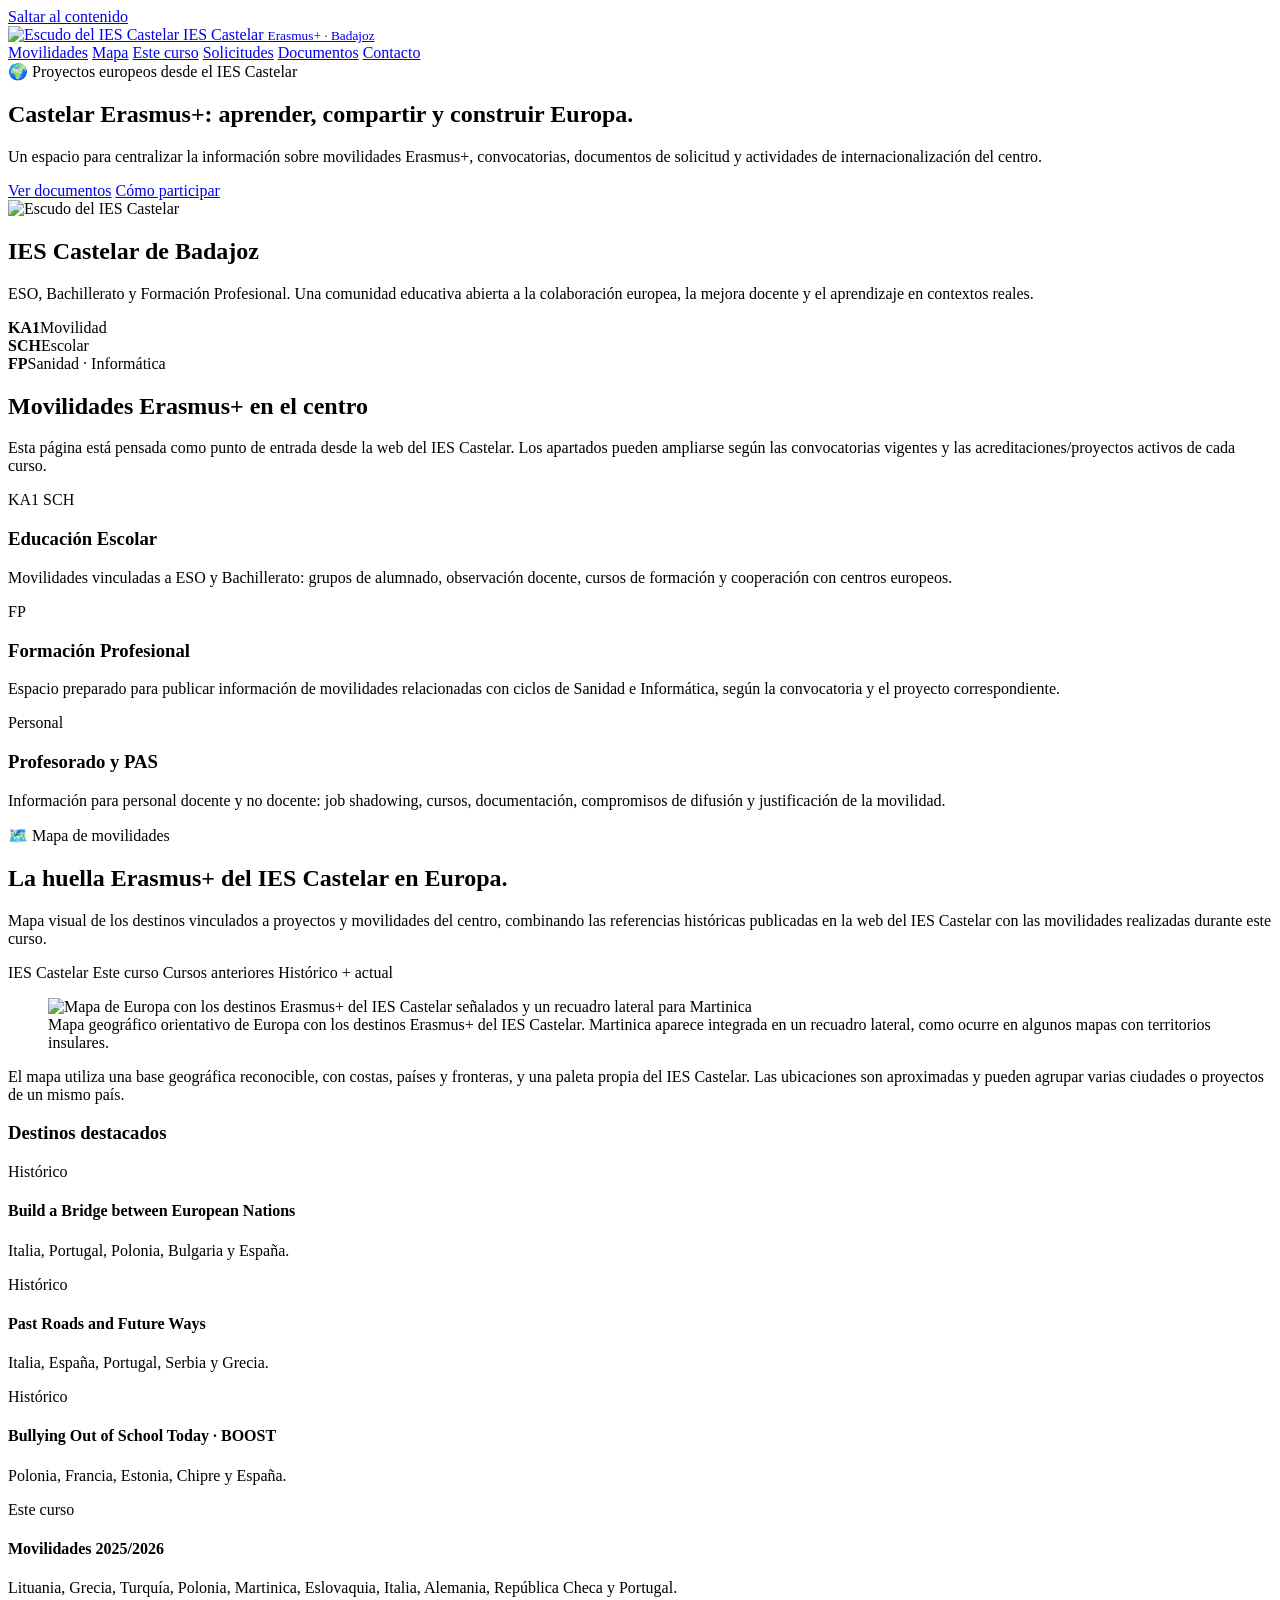
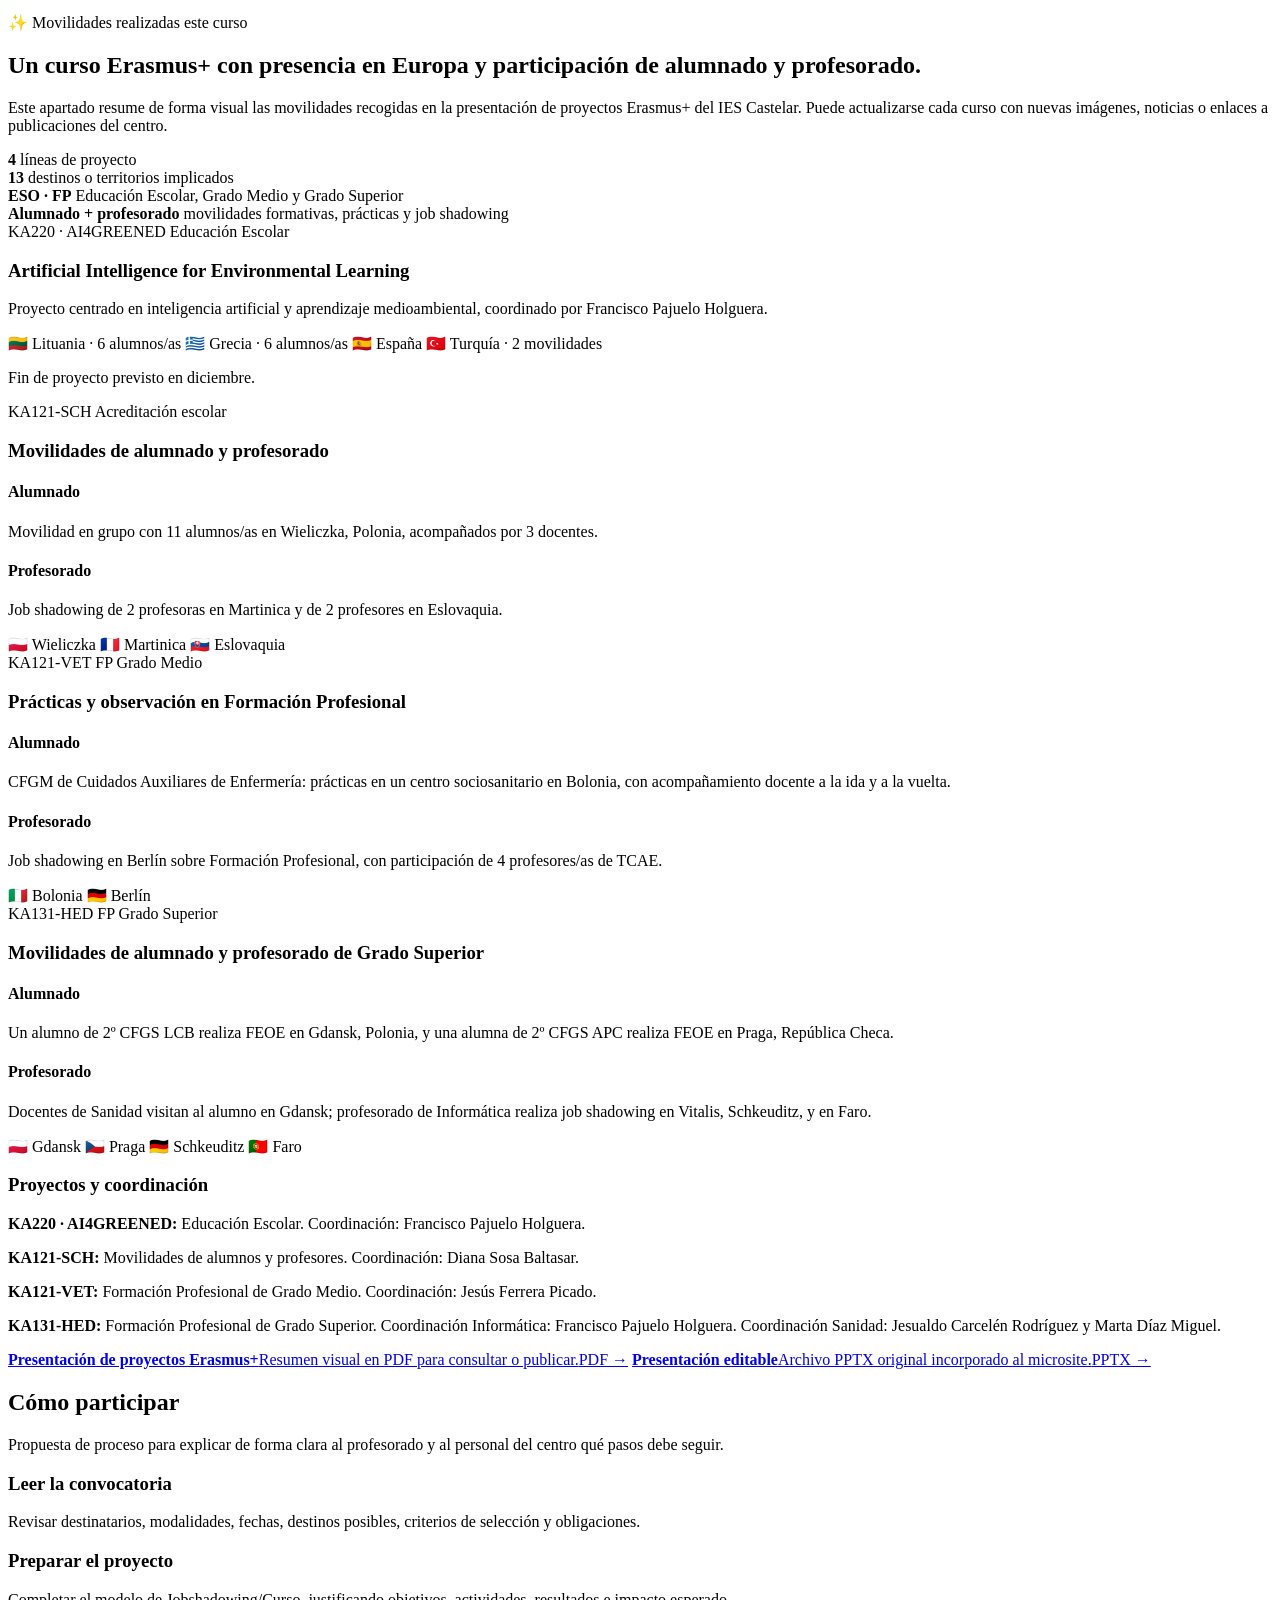
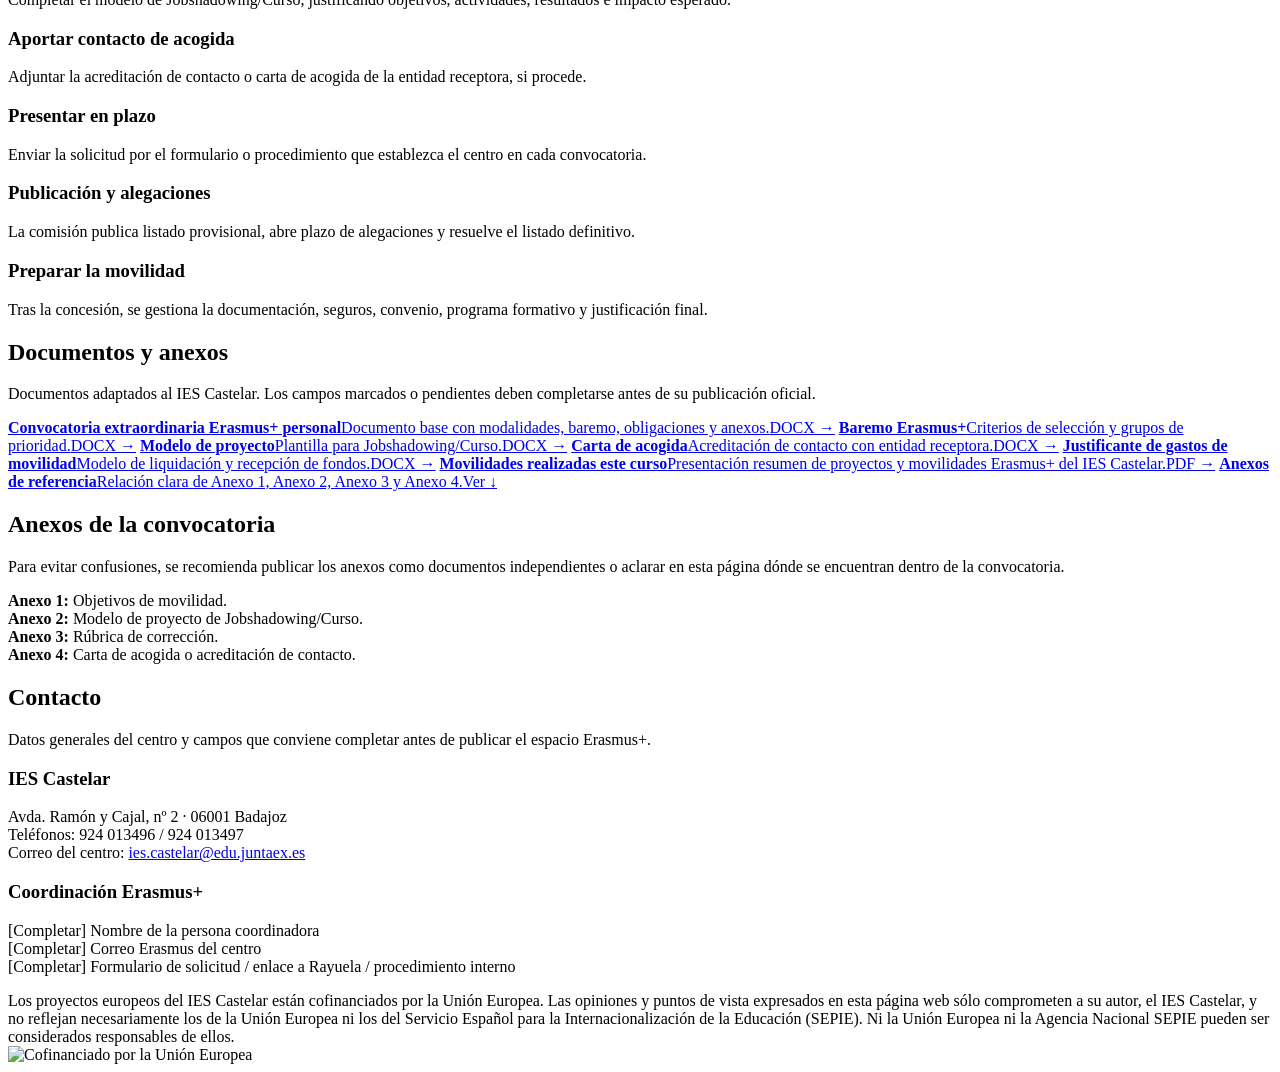
==== index.html @ 81798fd9 "assets/.gitkeep" ====
<!doctype html>
<html lang="es">
<head>
  <meta charset="utf-8">
  <meta name="viewport" content="width=device-width, initial-scale=1">
  <title>Erasmus+ | IES Castelar</title>
  <meta name="description" content="Espacio Erasmus+ del IES Castelar de Badajoz: movilidades, convocatorias, documentos y contacto.">
  <link rel="stylesheet" href="assets/styles.css">
</head>
<body>
<a class="skip" href="#contenido">Saltar al contenido</a>
<header class="topbar">
  <div class="wrapper nav">
    <a class="brand" href="#inicio" aria-label="Inicio Erasmus IES Castelar">
      <img src="assets/escudo-castelar.jpg" alt="Escudo del IES Castelar">
      <span>IES Castelar <small>Erasmus+ · Badajoz</small></span>
    </a>
    <nav class="navlinks" aria-label="Navegación principal">
      <a href="#movilidades">Movilidades</a>
      <a href="#mapa-movilidades">Mapa</a>
      <a href="#movilidades-realizadas">Este curso</a>
      <a href="#solicitudes">Solicitudes</a>
      <a href="#documentos">Documentos</a>
      <a href="#contacto">Contacto</a>
    </nav>
  </div>
</header>
<main id="contenido">
  <section class="hero" id="inicio">
    <div class="wrapper hero-grid">
      <div>
        <span class="eyebrow">🌍 Proyectos europeos desde el IES Castelar</span>
        <h1>Castelar Erasmus+: aprender, compartir y construir Europa.</h1>
        <p class="lead">Un espacio para centralizar la información sobre movilidades Erasmus+, convocatorias, documentos de solicitud y actividades de internacionalización del centro.</p>
        <div class="hero-actions">
          <a class="btn primary" href="#documentos">Ver documentos</a>
          <a class="btn secondary" href="#solicitudes">Cómo participar</a>
        </div>
      </div>
      <aside class="hero-card" aria-label="Resumen Erasmus IES Castelar">
        <img class="school" src="assets/escudo-castelar.jpg" alt="Escudo del IES Castelar">
        <h2>IES Castelar de Badajoz</h2>
        <p>ESO, Bachillerato y Formación Profesional. Una comunidad educativa abierta a la colaboración europea, la mejora docente y el aprendizaje en contextos reales.</p>
        <div class="stats">
          <div class="stat"><strong>KA1</strong><span>Movilidad</span></div>
          <div class="stat"><strong>SCH</strong><span>Escolar</span></div>
          <div class="stat"><strong>FP</strong><span>Sanidad · Informática</span></div>
        </div>
      </aside>
    </div>
  </section>

  <section id="movilidades">
    <div class="wrapper">
      <div class="section-head">
        <h2>Movilidades Erasmus+ en el centro</h2>
        <p>Esta página está pensada como punto de entrada desde la web del IES Castelar. Los apartados pueden ampliarse según las convocatorias vigentes y las acreditaciones/proyectos activos de cada curso.</p>
      </div>
      <div class="cards">
        <article class="card">
          <span class="tag">KA1 SCH</span>
          <h3>Educación Escolar</h3>
          <p>Movilidades vinculadas a ESO y Bachillerato: grupos de alumnado, observación docente, cursos de formación y cooperación con centros europeos.</p>
        </article>
        <article class="card">
          <span class="tag">FP</span>
          <h3>Formación Profesional</h3>
          <p>Espacio preparado para publicar información de movilidades relacionadas con ciclos de Sanidad e Informática, según la convocatoria y el proyecto correspondiente.</p>
        </article>
        <article class="card">
          <span class="tag">Personal</span>
          <h3>Profesorado y PAS</h3>
          <p>Información para personal docente y no docente: job shadowing, cursos, documentación, compromisos de difusión y justificación de la movilidad.</p>
        </article>
      </div>
    </div>
  </section>


  <section id="mapa-movilidades" class="map-section">
    <div class="wrapper">
      <div class="section-head wide">
        <span class="section-kicker">🗺️ Mapa de movilidades</span>
        <h2>La huella Erasmus+ del IES Castelar en Europa.</h2>
        <p>Mapa visual de los destinos vinculados a proyectos y movilidades del centro, combinando las referencias históricas publicadas en la web del IES Castelar con las movilidades realizadas durante este curso.</p>
      </div>

      <div class="map-layout map-layout-wide">
        <div class="map-card real-map-card featured-map" aria-label="Mapa geográfico de Europa con destinos Erasmus del IES Castelar">
          <div class="map-toolbar">
            <span class="legend-dot home"></span> IES Castelar
            <span class="legend-dot current"></span> Este curso
            <span class="legend-dot past"></span> Cursos anteriores
            <span class="legend-dot both"></span> Histórico + actual
          </div>
          <figure class="map-image-wrap big-map">
            <img src="assets/mapa-movilidades-castelar.png" alt="Mapa de Europa con los destinos Erasmus+ del IES Castelar señalados y un recuadro lateral para Martinica">
            <figcaption>Mapa geográfico orientativo de Europa con los destinos Erasmus+ del IES Castelar. Martinica aparece integrada en un recuadro lateral, como ocurre en algunos mapas con territorios insulares.</figcaption>
          </figure>
          <p class="map-note">El mapa utiliza una base geográfica reconocible, con costas, países y fronteras, y una paleta propia del IES Castelar. Las ubicaciones son aproximadas y pueden agrupar varias ciudades o proyectos de un mismo país.</p>
        </div>

        <aside class="map-panel map-panel-wide">
          <h3>Destinos destacados</h3>
          <div class="destination-groups">
            <article>
              <span class="tag">Histórico</span>
              <h4>Build a Bridge between European Nations</h4>
              <p>Italia, Portugal, Polonia, Bulgaria y España.</p>
            </article>
            <article>
              <span class="tag">Histórico</span>
              <h4>Past Roads and Future Ways</h4>
              <p>Italia, España, Portugal, Serbia y Grecia.</p>
            </article>
            <article>
              <span class="tag">Histórico</span>
              <h4>Bullying Out of School Today · BOOST</h4>
              <p>Polonia, Francia, Estonia, Chipre y España.</p>
            </article>
            <article>
              <span class="tag">Este curso</span>
              <h4>Movilidades 2025/2026</h4>
              <p>Lituania, Grecia, Turquía, Polonia, Martinica, Eslovaquia, Italia, Alemania, República Checa y Portugal.</p>
            </article>
          </div>
        </aside>
      </div>
    </div>
  </section>


  <section id="movilidades-realizadas" class="feature-section">
    <div class="wrapper">
      <div class="section-head wide">
        <span class="section-kicker">✨ Movilidades realizadas este curso</span>
        <h2>Un curso Erasmus+ con presencia en Europa y participación de alumnado y profesorado.</h2>
        <p>Este apartado resume de forma visual las movilidades recogidas en la presentación de proyectos Erasmus+ del IES Castelar. Puede actualizarse cada curso con nuevas imágenes, noticias o enlaces a publicaciones del centro.</p>
      </div>

      <div class="snapshot">
        <article>
          <strong>4</strong>
          <span>líneas de proyecto</span>
        </article>
        <article>
          <strong>13</strong>
          <span>destinos o territorios implicados</span>
        </article>
        <article>
          <strong>ESO · FP</strong>
          <span>Educación Escolar, Grado Medio y Grado Superior</span>
        </article>
        <article>
          <strong>Alumnado + profesorado</strong>
          <span>movilidades formativas, prácticas y job shadowing</span>
        </article>
      </div>

      <div class="mobility-grid">
        <article class="mobility-card ka220">
          <div class="mobility-top">
            <span class="tag">KA220 · AI4GREENED</span>
            <span class="pill">Educación Escolar</span>
          </div>
          <h3>Artificial Intelligence for Environmental Learning</h3>
          <p>Proyecto centrado en inteligencia artificial y aprendizaje medioambiental, coordinado por Francisco Pajuelo Holguera.</p>
          <div class="routes">
            <span>🇱🇹 Lituania · 6 alumnos/as</span>
            <span>🇬🇷 Grecia · 6 alumnos/as</span>
            <span>🇪🇸 España</span>
            <span>🇹🇷 Turquía · 2 movilidades</span>
          </div>
          <p class="mini-note">Fin de proyecto previsto en diciembre.</p>
        </article>

        <article class="mobility-card">
          <div class="mobility-top">
            <span class="tag">KA121-SCH</span>
            <span class="pill">Acreditación escolar</span>
          </div>
          <h3>Movilidades de alumnado y profesorado</h3>
          <div class="split-list">
            <div>
              <h4>Alumnado</h4>
              <p>Movilidad en grupo con 11 alumnos/as en Wieliczka, Polonia, acompañados por 3 docentes.</p>
            </div>
            <div>
              <h4>Profesorado</h4>
              <p>Job shadowing de 2 profesoras en Martinica y de 2 profesores en Eslovaquia.</p>
            </div>
          </div>
          <div class="routes">
            <span>🇵🇱 Wieliczka</span>
            <span>🇫🇷 Martinica</span>
            <span>🇸🇰 Eslovaquia</span>
          </div>
        </article>

        <article class="mobility-card">
          <div class="mobility-top">
            <span class="tag">KA121-VET</span>
            <span class="pill">FP Grado Medio</span>
          </div>
          <h3>Prácticas y observación en Formación Profesional</h3>
          <div class="split-list">
            <div>
              <h4>Alumnado</h4>
              <p>CFGM de Cuidados Auxiliares de Enfermería: prácticas en un centro sociosanitario en Bolonia, con acompañamiento docente a la ida y a la vuelta.</p>
            </div>
            <div>
              <h4>Profesorado</h4>
              <p>Job shadowing en Berlín sobre Formación Profesional, con participación de 4 profesores/as de TCAE.</p>
            </div>
          </div>
          <div class="routes">
            <span>🇮🇹 Bolonia</span>
            <span>🇩🇪 Berlín</span>
          </div>
        </article>

        <article class="mobility-card">
          <div class="mobility-top">
            <span class="tag">KA131-HED</span>
            <span class="pill">FP Grado Superior</span>
          </div>
          <h3>Movilidades de alumnado y profesorado de Grado Superior</h3>
          <div class="split-list">
            <div>
              <h4>Alumnado</h4>
              <p>Un alumno de 2º CFGS LCB realiza FEOE en Gdansk, Polonia, y una alumna de 2º CFGS APC realiza FEOE en Praga, República Checa.</p>
            </div>
            <div>
              <h4>Profesorado</h4>
              <p>Docentes de Sanidad visitan al alumno en Gdansk; profesorado de Informática realiza job shadowing en Vitalis, Schkeuditz, y en Faro.</p>
            </div>
          </div>
          <div class="routes">
            <span>🇵🇱 Gdansk</span>
            <span>🇨🇿 Praga</span>
            <span>🇩🇪 Schkeuditz</span>
            <span>🇵🇹 Faro</span>
          </div>
        </article>
      </div>

      <div class="project-lines">
        <h3>Proyectos y coordinación</h3>
        <div class="line-list">
          <p><b>KA220 · AI4GREENED:</b> Educación Escolar. Coordinación: Francisco Pajuelo Holguera.</p>
          <p><b>KA121-SCH:</b> Movilidades de alumnos y profesores. Coordinación: Diana Sosa Baltasar.</p>
          <p><b>KA121-VET:</b> Formación Profesional de Grado Medio. Coordinación: Jesús Ferrera Picado.</p>
          <p><b>KA131-HED:</b> Formación Profesional de Grado Superior. Coordinación Informática: Francisco Pajuelo Holguera. Coordinación Sanidad: Jesualdo Carcelén Rodríguez y Marta Díaz Miguel.</p>
        </div>
      </div>

      <div class="downloads-row">
        <a class="doc compact" href="documentos/proyectos-erasmus-ies-castelar.pdf"><span><b>Presentación de proyectos Erasmus+</b><span>Resumen visual en PDF para consultar o publicar.</span></span><span class="arrow">PDF →</span></a>
        <a class="doc compact" href="documentos/proyectos-erasmus-ies-castelar.pptx"><span><b>Presentación editable</b><span>Archivo PPTX original incorporado al microsite.</span></span><span class="arrow">PPTX →</span></a>
      </div>
    </div>
  </section>


  <section id="solicitudes">
    <div class="wrapper">
      <div class="section-head">
        <h2>Cómo participar</h2>
        <p>Propuesta de proceso para explicar de forma clara al profesorado y al personal del centro qué pasos debe seguir.</p>
      </div>
      <div class="steps">
        <article class="step"><h3>Leer la convocatoria</h3><p>Revisar destinatarios, modalidades, fechas, destinos posibles, criterios de selección y obligaciones.</p></article>
        <article class="step"><h3>Preparar el proyecto</h3><p>Completar el modelo de Jobshadowing/Curso, justificando objetivos, actividades, resultados e impacto esperado.</p></article>
        <article class="step"><h3>Aportar contacto de acogida</h3><p>Adjuntar la acreditación de contacto o carta de acogida de la entidad receptora, si procede.</p></article>
        <article class="step"><h3>Presentar en plazo</h3><p>Enviar la solicitud por el formulario o procedimiento que establezca el centro en cada convocatoria.</p></article>
        <article class="step"><h3>Publicación y alegaciones</h3><p>La comisión publica listado provisional, abre plazo de alegaciones y resuelve el listado definitivo.</p></article>
        <article class="step"><h3>Preparar la movilidad</h3><p>Tras la concesión, se gestiona la documentación, seguros, convenio, programa formativo y justificación final.</p></article>
      </div>
    </div>
  </section>

  <section id="documentos">
    <div class="wrapper">
      <div class="section-head">
        <h2>Documentos y anexos</h2>
        <p>Documentos adaptados al IES Castelar. Los campos marcados o pendientes deben completarse antes de su publicación oficial.</p>
      </div>
      <div class="docs">
        <a class="doc" href="documentos/convocatoria-extraordinaria-erasmus-personal-ies-castelar.docx"><span><b>Convocatoria extraordinaria Erasmus+ personal</b><span>Documento base con modalidades, baremo, obligaciones y anexos.</span></span><span class="arrow">DOCX →</span></a>
        <a class="doc" href="documentos/baremo-erasmus-ies-castelar.docx"><span><b>Baremo Erasmus+</b><span>Criterios de selección y grupos de prioridad.</span></span><span class="arrow">DOCX →</span></a>
        <a class="doc" href="documentos/modelo-proyecto-erasmus-ies-castelar.docx"><span><b>Modelo de proyecto</b><span>Plantilla para Jobshadowing/Curso.</span></span><span class="arrow">DOCX →</span></a>
        <a class="doc" href="documentos/modelo-carta-acogida-centro-erasmus-ies-castelar.docx"><span><b>Carta de acogida</b><span>Acreditación de contacto con entidad receptora.</span></span><span class="arrow">DOCX →</span></a>
        <a class="doc" href="documentos/justificante-gastos-movilidad-erasmus-ies-castelar.docx"><span><b>Justificante de gastos de movilidad</b><span>Modelo de liquidación y recepción de fondos.</span></span><span class="arrow">DOCX →</span></a>
        <a class="doc" href="documentos/proyectos-erasmus-ies-castelar.pdf"><span><b>Movilidades realizadas este curso</b><span>Presentación resumen de proyectos y movilidades Erasmus+ del IES Castelar.</span></span><span class="arrow">PDF →</span></a>
        <a class="doc" href="#anexos"><span><b>Anexos de referencia</b><span>Relación clara de Anexo 1, Anexo 2, Anexo 3 y Anexo 4.</span></span><span class="arrow">Ver ↓</span></a>
      </div>
    </div>
  </section>

  <section id="anexos">
    <div class="wrapper">
      <div class="notice">
        <div>
          <h2>Anexos de la convocatoria</h2>
          <p>Para evitar confusiones, se recomienda publicar los anexos como documentos independientes o aclarar en esta página dónde se encuentran dentro de la convocatoria.</p>
        </div>
        <div>
          <p><b>Anexo 1:</b> Objetivos de movilidad.<br>
          <b>Anexo 2:</b> Modelo de proyecto de Jobshadowing/Curso.<br>
          <b>Anexo 3:</b> Rúbrica de corrección.<br>
          <b>Anexo 4:</b> Carta de acogida o acreditación de contacto.</p>
        </div>
      </div>
    </div>
  </section>

  <section id="contacto">
    <div class="wrapper">
      <div class="section-head">
        <h2>Contacto</h2>
        <p>Datos generales del centro y campos que conviene completar antes de publicar el espacio Erasmus+.</p>
      </div>
      <div class="contact-grid">
        <article class="contact-box">
          <h3>IES Castelar</h3>
          <p>Avda. Ramón y Cajal, nº 2 · 06001 Badajoz<br>
          Teléfonos: 924 013496 / 924 013497<br>
          Correo del centro: <a href="mailto:ies.castelar@edu.juntaex.es">ies.castelar@edu.juntaex.es</a></p>
        </article>
        <article class="contact-box">
          <h3>Coordinación Erasmus+</h3>
          <p><span class="placeholder">[Completar]</span> Nombre de la persona coordinadora<br>
          <span class="placeholder">[Completar]</span> Correo Erasmus del centro<br>
          <span class="placeholder">[Completar]</span> Formulario de solicitud / enlace a Rayuela / procedimiento interno</p>
        </article>
      </div>
    </div>
  </section>
</main>
<footer>
  <div class="wrapper foot">
    <div class="legal">Los proyectos europeos del IES Castelar están cofinanciados por la Unión Europea. Las opiniones y puntos de vista expresados en esta página web sólo comprometen a su autor, el IES Castelar, y no reflejan necesariamente los de la Unión Europea ni los del Servicio Español para la Internacionalización de la Educación (SEPIE). Ni la Unión Europea ni la Agencia Nacional SEPIE pueden ser considerados responsables de ellos.</div>
    <img class="ue" src="assets/cofinanciado-ue.png" alt="Cofinanciado por la Unión Europea">
  </div>
</footer>
</body>
</html>
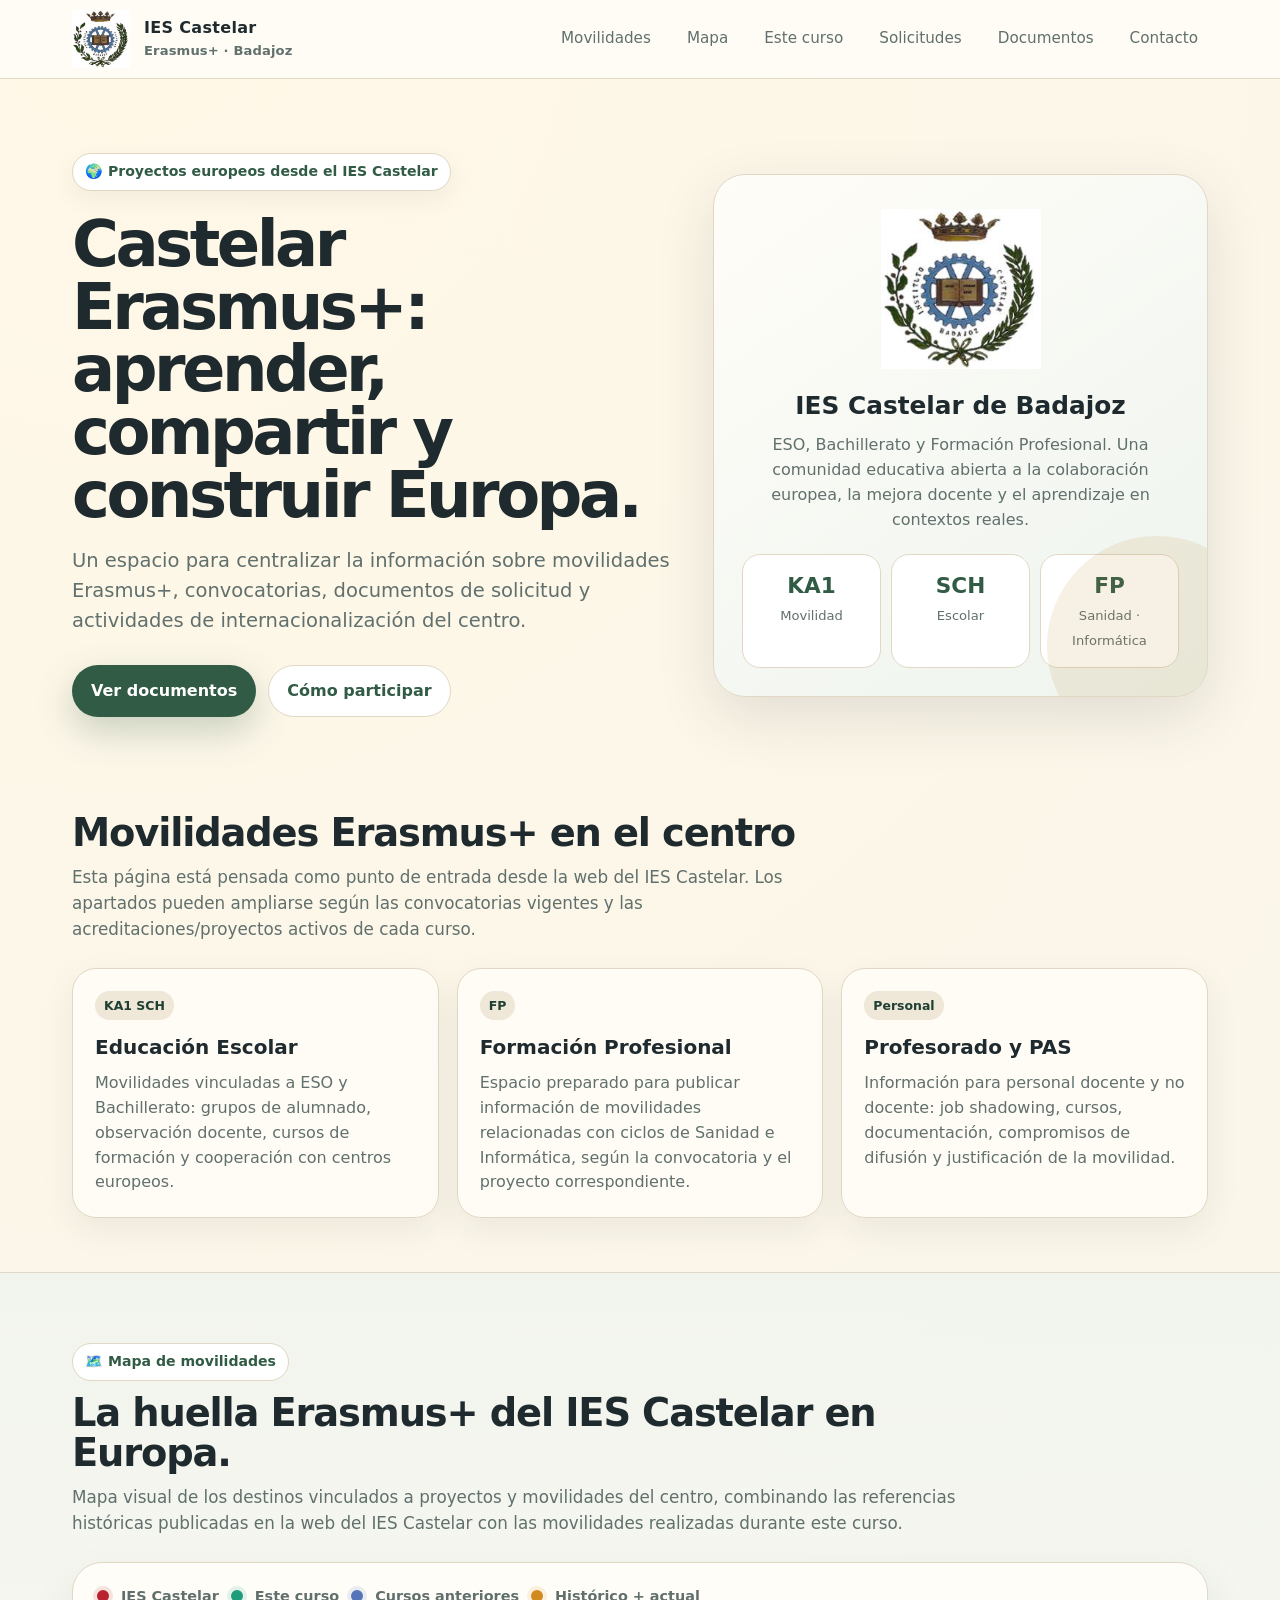
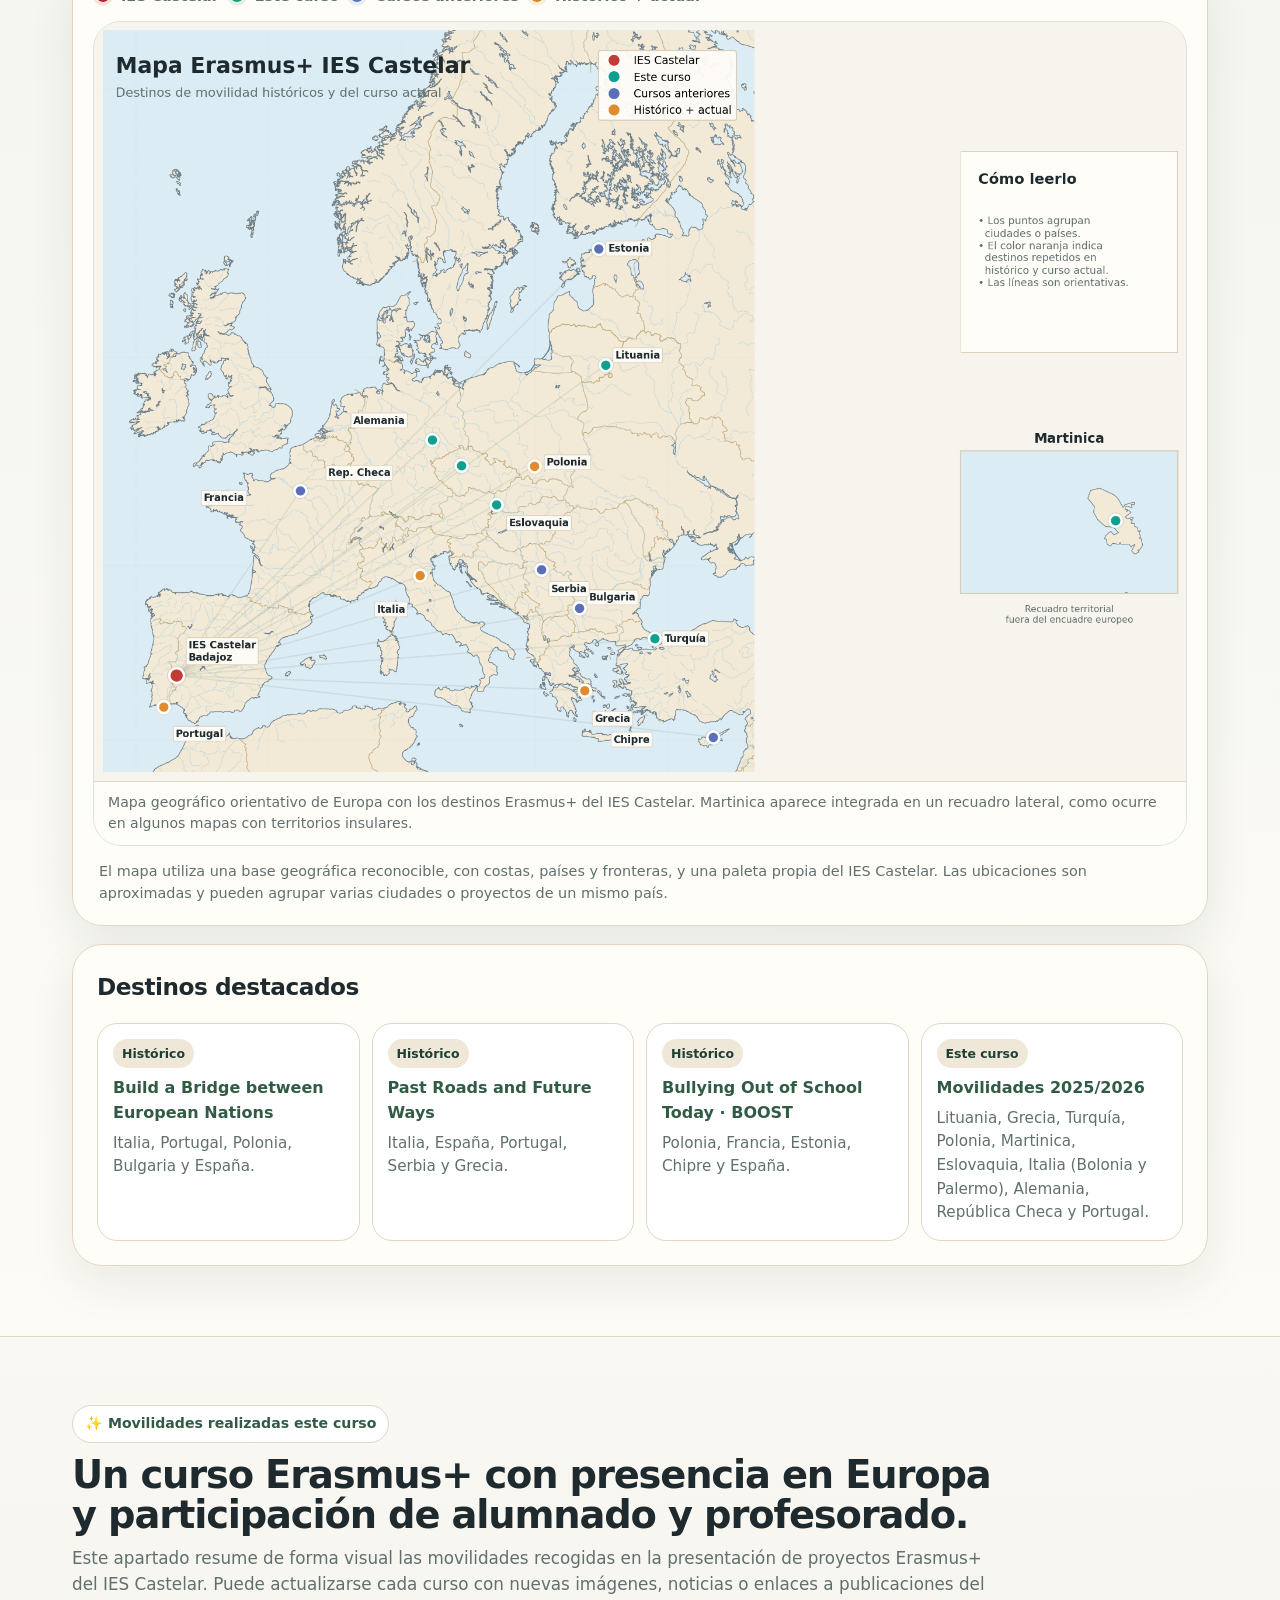
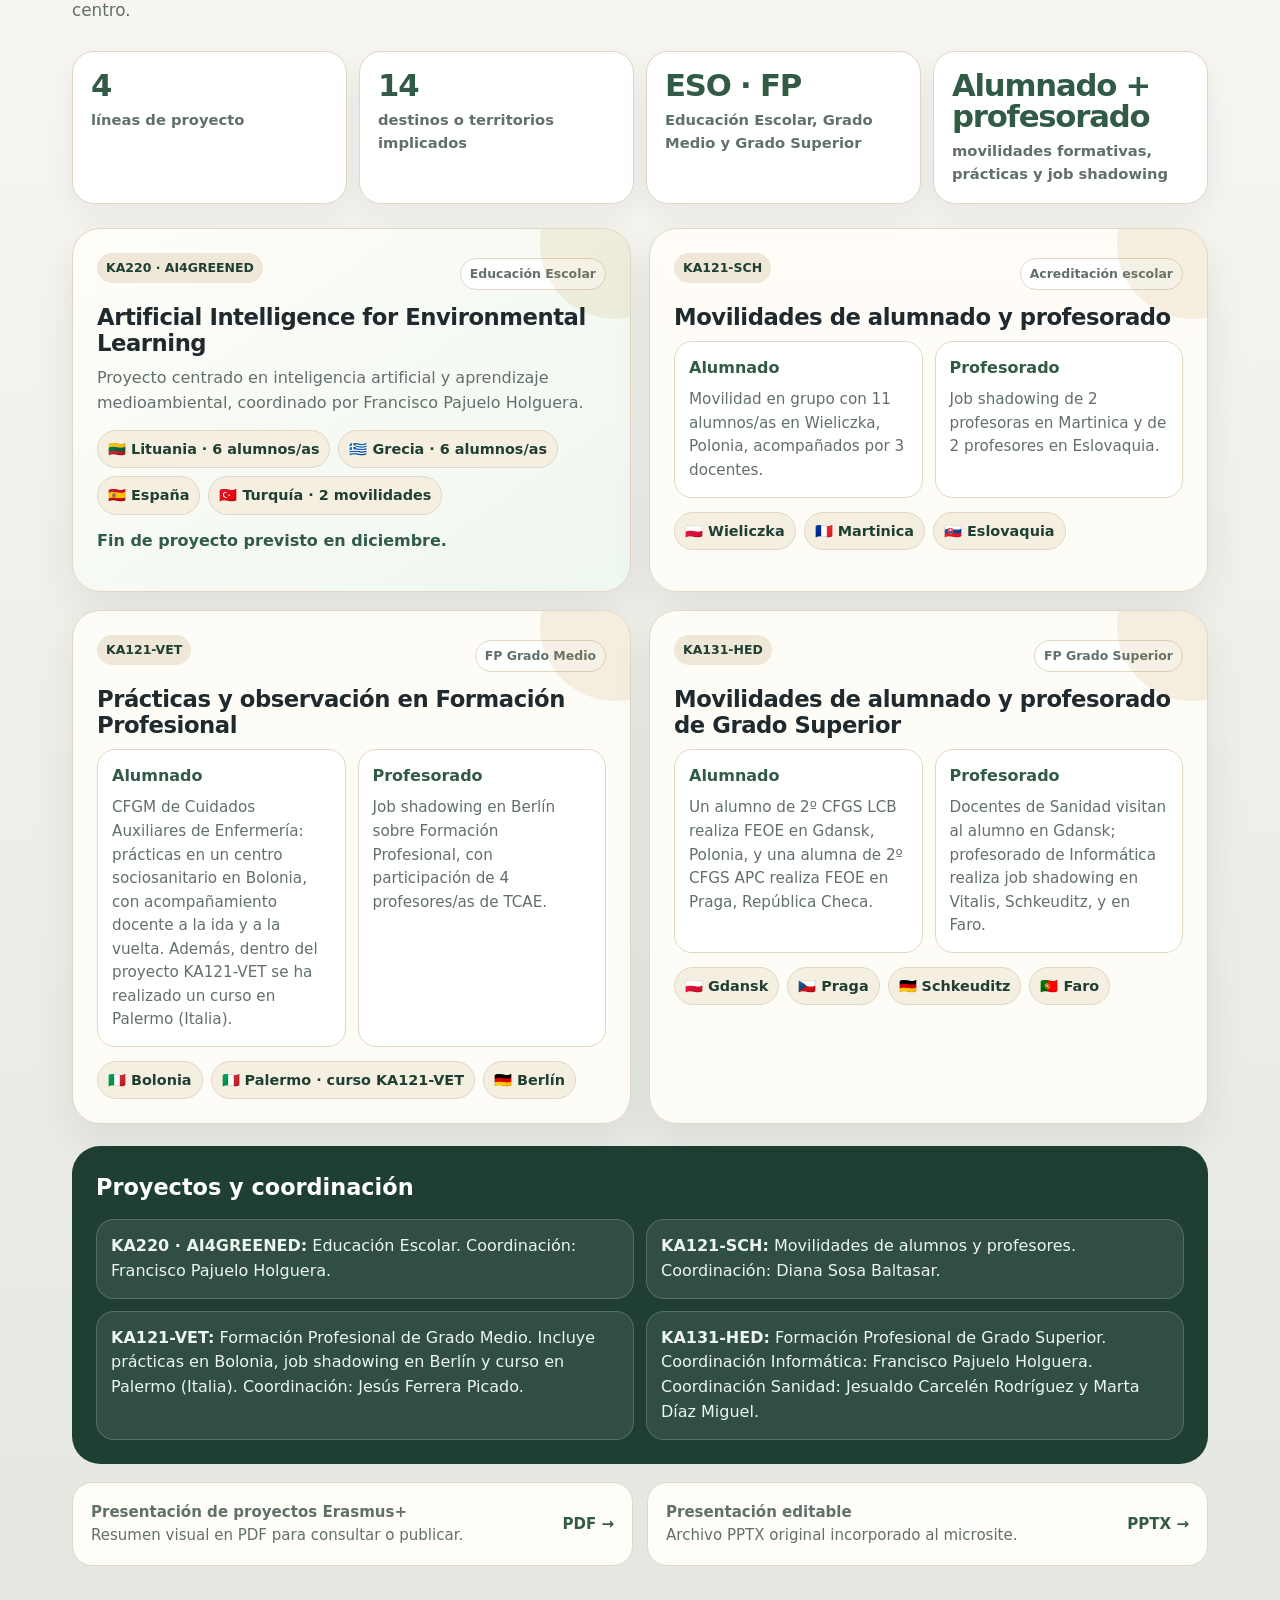
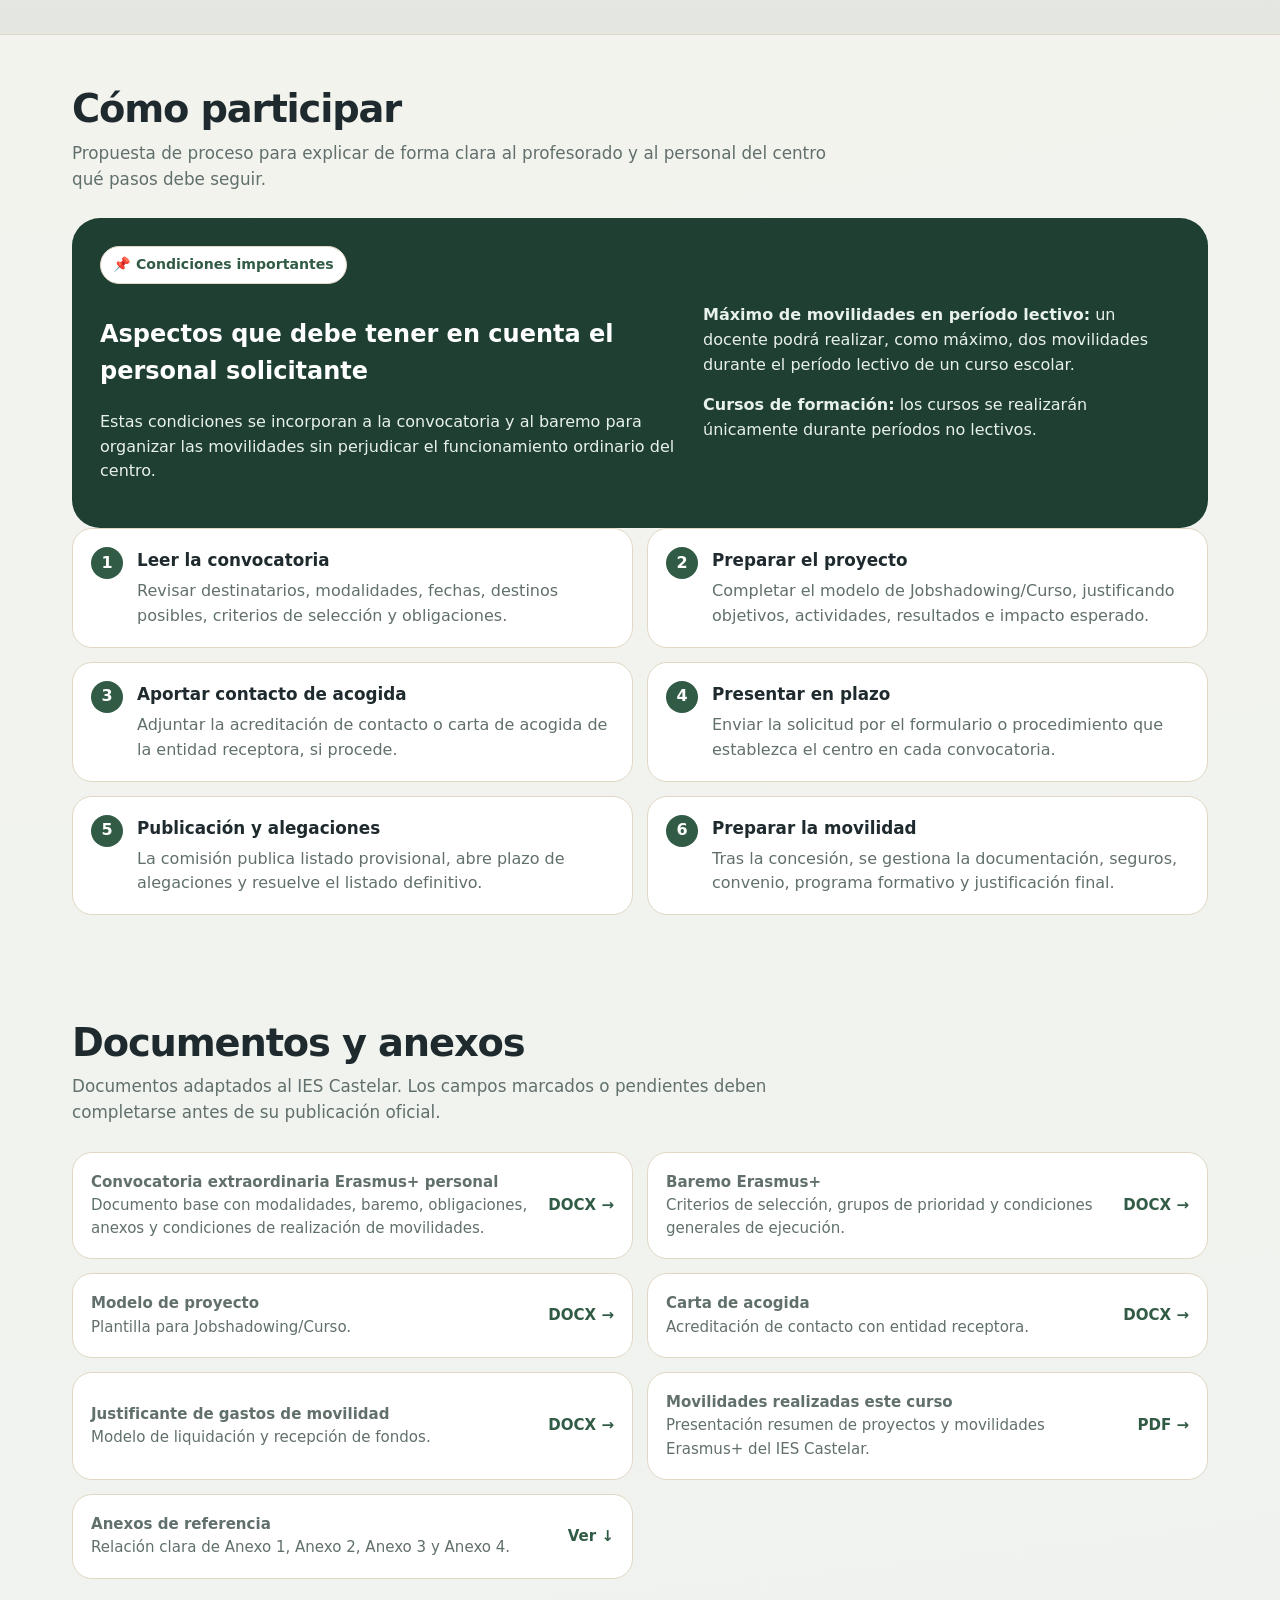
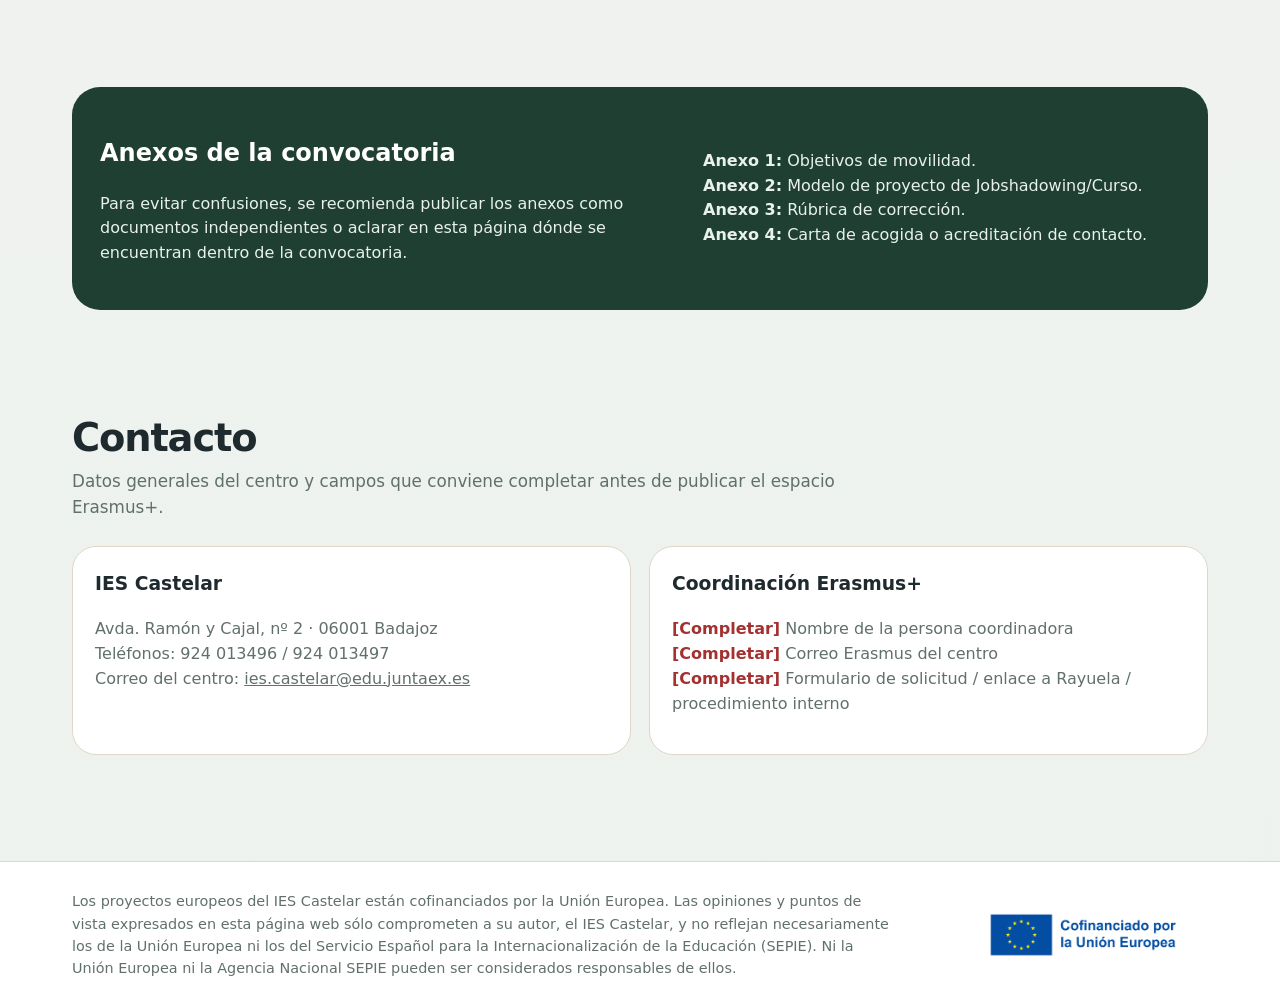
==== commit bf166a77: "Add files via upload" ====
--- a/index.html
+++ b/index.html
@@ -121,7 +121,7 @@
             <article>
               <span class="tag">Este curso</span>
               <h4>Movilidades 2025/2026</h4>
-              <p>Lituania, Grecia, Turquía, Polonia, Martinica, Eslovaquia, Italia, Alemania, República Checa y Portugal.</p>
+              <p>Lituania, Grecia, Turquía, Polonia, Martinica, Eslovaquia, Italia (Bolonia y Palermo), Alemania, República Checa y Portugal.</p>
             </article>
           </div>
         </aside>
@@ -144,7 +144,7 @@
           <span>líneas de proyecto</span>
         </article>
         <article>
-          <strong>13</strong>
+          <strong>14</strong>
           <span>destinos o territorios implicados</span>
         </article>
         <article>
@@ -206,7 +206,7 @@
           <div class="split-list">
             <div>
               <h4>Alumnado</h4>
-              <p>CFGM de Cuidados Auxiliares de Enfermería: prácticas en un centro sociosanitario en Bolonia, con acompañamiento docente a la ida y a la vuelta.</p>
+              <p>CFGM de Cuidados Auxiliares de Enfermería: prácticas en un centro sociosanitario en Bolonia, con acompañamiento docente a la ida y a la vuelta. Además, dentro del proyecto KA121-VET se ha realizado un curso en Palermo (Italia).</p>
             </div>
             <div>
               <h4>Profesorado</h4>
@@ -215,6 +215,7 @@
           </div>
           <div class="routes">
             <span>🇮🇹 Bolonia</span>
+            <span>🇮🇹 Palermo · curso KA121-VET</span>
             <span>🇩🇪 Berlín</span>
           </div>
         </article>
@@ -249,7 +250,7 @@
         <div class="line-list">
           <p><b>KA220 · AI4GREENED:</b> Educación Escolar. Coordinación: Francisco Pajuelo Holguera.</p>
           <p><b>KA121-SCH:</b> Movilidades de alumnos y profesores. Coordinación: Diana Sosa Baltasar.</p>
-          <p><b>KA121-VET:</b> Formación Profesional de Grado Medio. Coordinación: Jesús Ferrera Picado.</p>
+          <p><b>KA121-VET:</b> Formación Profesional de Grado Medio. Incluye prácticas en Bolonia, job shadowing en Berlín y curso en Palermo (Italia). Coordinación: Jesús Ferrera Picado.</p>
           <p><b>KA131-HED:</b> Formación Profesional de Grado Superior. Coordinación Informática: Francisco Pajuelo Holguera. Coordinación Sanidad: Jesualdo Carcelén Rodríguez y Marta Díaz Miguel.</p>
         </div>
       </div>
@@ -267,6 +268,17 @@
       <div class="section-head">
         <h2>Cómo participar</h2>
         <p>Propuesta de proceso para explicar de forma clara al profesorado y al personal del centro qué pasos debe seguir.</p>
+      </div>
+      <div class="notice rules-notice">
+        <div>
+          <span class="section-kicker">📌 Condiciones importantes</span>
+          <h2>Aspectos que debe tener en cuenta el personal solicitante</h2>
+          <p>Estas condiciones se incorporan a la convocatoria y al baremo para organizar las movilidades sin perjudicar el funcionamiento ordinario del centro.</p>
+        </div>
+        <div>
+          <p><b>Máximo de movilidades en período lectivo:</b> un docente podrá realizar, como máximo, dos movilidades durante el período lectivo de un curso escolar.</p>
+          <p><b>Cursos de formación:</b> los cursos se realizarán únicamente durante períodos no lectivos.</p>
+        </div>
       </div>
       <div class="steps">
         <article class="step"><h3>Leer la convocatoria</h3><p>Revisar destinatarios, modalidades, fechas, destinos posibles, criterios de selección y obligaciones.</p></article>
@@ -286,8 +298,8 @@
         <p>Documentos adaptados al IES Castelar. Los campos marcados o pendientes deben completarse antes de su publicación oficial.</p>
       </div>
       <div class="docs">
-        <a class="doc" href="documentos/convocatoria-extraordinaria-erasmus-personal-ies-castelar.docx"><span><b>Convocatoria extraordinaria Erasmus+ personal</b><span>Documento base con modalidades, baremo, obligaciones y anexos.</span></span><span class="arrow">DOCX →</span></a>
-        <a class="doc" href="documentos/baremo-erasmus-ies-castelar.docx"><span><b>Baremo Erasmus+</b><span>Criterios de selección y grupos de prioridad.</span></span><span class="arrow">DOCX →</span></a>
+        <a class="doc" href="documentos/convocatoria-extraordinaria-erasmus-personal-ies-castelar.docx"><span><b>Convocatoria extraordinaria Erasmus+ personal</b><span>Documento base con modalidades, baremo, obligaciones, anexos y condiciones de realización de movilidades.</span></span><span class="arrow">DOCX →</span></a>
+        <a class="doc" href="documentos/baremo-erasmus-ies-castelar.docx"><span><b>Baremo Erasmus+</b><span>Criterios de selección, grupos de prioridad y condiciones generales de ejecución.</span></span><span class="arrow">DOCX →</span></a>
         <a class="doc" href="documentos/modelo-proyecto-erasmus-ies-castelar.docx"><span><b>Modelo de proyecto</b><span>Plantilla para Jobshadowing/Curso.</span></span><span class="arrow">DOCX →</span></a>
         <a class="doc" href="documentos/modelo-carta-acogida-centro-erasmus-ies-castelar.docx"><span><b>Carta de acogida</b><span>Acreditación de contacto con entidad receptora.</span></span><span class="arrow">DOCX →</span></a>
         <a class="doc" href="documentos/justificante-gastos-movilidad-erasmus-ies-castelar.docx"><span><b>Justificante de gastos de movilidad</b><span>Modelo de liquidación y recepción de fondos.</span></span><span class="arrow">DOCX →</span></a>
--- a/assets/styles.css
+++ b/assets/styles.css
@@ -0,0 +1,403 @@
+
+:root{
+  --bg:#f7f4ed;
+  --paper:#fffdf8;
+  --ink:#1f2a2e;
+  --muted:#61706d;
+  --green:#315b45;
+  --green-2:#1f3f33;
+  --gold:#b58a37;
+  --blue:#1d4e89;
+  --line:#e1d7c4;
+  --shadow:0 20px 60px rgba(31,42,46,.12);
+  --radius:24px;
+}
+*{box-sizing:border-box}
+html{scroll-behavior:smooth}
+body{margin:0;background:radial-gradient(circle at 10% 0%,#fff8e7 0,#f7f4ed 42%,#edf2ef 100%);color:var(--ink);font-family:system-ui,-apple-system,BlinkMacSystemFont,"Segoe UI",sans-serif;line-height:1.55}
+a{color:inherit} 
+.wrapper{max-width:1180px;margin:0 auto;padding:0 22px}
+.skip{position:absolute;left:-999px}.skip:focus{left:12px;top:12px;background:white;padding:10px 14px;border-radius:8px;z-index:10}
+.topbar{background:rgba(255,253,248,.86);backdrop-filter:blur(14px);border-bottom:1px solid var(--line);position:sticky;top:0;z-index:5}
+.nav{display:flex;align-items:center;justify-content:space-between;gap:18px;min-height:78px}
+.brand{display:flex;align-items:center;gap:14px;text-decoration:none;font-weight:800;letter-spacing:.02em}
+.brand img{width:58px;height:58px;object-fit:contain}.brand span small{display:block;font-weight:600;color:var(--muted);font-size:.82rem;letter-spacing:.01em}
+.navlinks{display:flex;gap:16px;align-items:center;flex-wrap:wrap;font-size:.95rem;color:var(--muted)}
+.navlinks a{text-decoration:none;padding:8px 10px;border-radius:999px}.navlinks a:hover{background:#efe7d7;color:var(--ink)}
+.hero{padding:74px 0 42px}.hero-grid{display:grid;grid-template-columns:1.1fr .9fr;gap:36px;align-items:center}
+.eyebrow{display:inline-flex;align-items:center;gap:8px;background:#fff;border:1px solid var(--line);border-radius:999px;padding:7px 12px;color:var(--green);font-weight:700;font-size:.88rem;box-shadow:0 8px 24px rgba(31,42,46,.06)}
+h1{font-size:clamp(2.35rem,5vw,5rem);line-height:.98;margin:22px 0 18px;letter-spacing:-.055em}
+.lead{font-size:1.22rem;color:var(--muted);max-width:720px}.hero-actions{display:flex;gap:12px;flex-wrap:wrap;margin-top:28px}
+.btn{display:inline-flex;align-items:center;justify-content:center;gap:8px;text-decoration:none;border-radius:999px;padding:13px 18px;font-weight:800;border:1px solid transparent}
+.btn.primary{background:var(--green);color:white;box-shadow:0 14px 36px rgba(49,91,69,.25)}.btn.secondary{background:#fff;border-color:var(--line);color:var(--green)}.btn:hover{transform:translateY(-1px)}
+.hero-card{background:linear-gradient(145deg,#fffdf8,#eef4ee);border:1px solid var(--line);border-radius:32px;padding:28px;box-shadow:var(--shadow);position:relative;overflow:hidden}.hero-card:before{content:"";position:absolute;inset:auto -60px -60px auto;width:220px;height:220px;background:rgba(181,138,55,.13);border-radius:50%}
+.hero-card img.school{width:160px;height:160px;object-fit:contain;display:block;margin:6px auto 18px}.hero-card h2{font-size:1.55rem;text-align:center;margin:0 0 8px}.hero-card p{text-align:center;color:var(--muted);margin:0}.stats{display:grid;grid-template-columns:repeat(3,1fr);gap:10px;margin-top:22px}.stat{background:white;border:1px solid var(--line);border-radius:18px;padding:14px;text-align:center}.stat strong{display:block;font-size:1.35rem;color:var(--green)}.stat span{font-size:.82rem;color:var(--muted)}
+section{padding:54px 0}.section-head{max-width:780px;margin-bottom:26px}.section-head h2{font-size:clamp(1.8rem,3vw,2.7rem);line-height:1.05;margin:0 0 10px;letter-spacing:-.03em}.section-head p{color:var(--muted);margin:0;font-size:1.05rem}
+.cards{display:grid;grid-template-columns:repeat(3,1fr);gap:18px}.card{background:rgba(255,253,248,.9);border:1px solid var(--line);border-radius:var(--radius);padding:22px;box-shadow:0 12px 34px rgba(31,42,46,.07)}.card h3{margin:0 0 8px;font-size:1.25rem}.card p{color:var(--muted);margin:0}.tag{display:inline-flex;background:#efe7d7;color:var(--green-2);font-size:.78rem;font-weight:800;border-radius:999px;padding:5px 9px;margin-bottom:12px}
+.steps{counter-reset:step;display:grid;grid-template-columns:1fr 1fr;gap:14px}.step{counter-increment:step;background:#fff;border:1px solid var(--line);border-radius:20px;padding:18px 18px 18px 64px;position:relative}.step:before{content:counter(step);position:absolute;left:18px;top:18px;background:var(--green);color:#fff;width:32px;height:32px;border-radius:50%;display:grid;place-items:center;font-weight:900}.step h3{margin:0 0 6px;font-size:1.05rem}.step p{margin:0;color:var(--muted)}
+.docs{display:grid;grid-template-columns:repeat(2,1fr);gap:14px}.doc{display:flex;justify-content:space-between;gap:18px;align-items:center;background:#fff;border:1px solid var(--line);border-radius:20px;padding:18px;text-decoration:none}.doc:hover{border-color:var(--gold);box-shadow:0 12px 34px rgba(31,42,46,.08)}.doc b{display:block}.doc span{display:block;color:var(--muted);font-size:.94rem}.doc .arrow{font-weight:900;color:var(--green);white-space:nowrap}
+.notice{background:#1f3f33;color:white;border-radius:28px;padding:28px;display:grid;grid-template-columns:1.1fr .9fr;gap:20px;align-items:center}.notice p{color:#e9f1ec}.notice a{color:white;font-weight:800}
+.contact-grid{display:grid;grid-template-columns:1fr 1fr;gap:18px}.contact-box{background:#fff;border:1px solid var(--line);border-radius:var(--radius);padding:22px}.contact-box h3{margin-top:0}.contact-box p{color:var(--muted)}
+footer{margin-top:52px;padding:28px 0;background:#fff;border-top:1px solid var(--line);color:var(--muted);font-size:.9rem}.foot{display:flex;justify-content:space-between;gap:20px;align-items:center}.ue{max-width:220px;height:auto;object-fit:contain}.legal{max-width:820px}
+.placeholder{color:#a53030;font-weight:800}.small{font-size:.9rem;color:var(--muted)}
+@media (max-width:900px){.hero-grid,.notice,.contact-grid{grid-template-columns:1fr}.cards,.docs{grid-template-columns:1fr}.steps{grid-template-columns:1fr}.navlinks{display:none}.foot{align-items:flex-start;flex-direction:column}.hero{padding-top:44px}.stats{grid-template-columns:1fr}}
+
+
+/* Movilidades realizadas este curso */
+.feature-section{
+  padding:68px 0;
+  background:linear-gradient(180deg,rgba(255,255,255,.35),rgba(49,91,69,.08));
+  border-top:1px solid var(--line);
+  border-bottom:1px solid var(--line);
+}
+.section-head.wide{max-width:930px}
+.section-kicker{
+  display:inline-flex;
+  align-items:center;
+  gap:8px;
+  margin-bottom:12px;
+  background:#fff;
+  border:1px solid var(--line);
+  border-radius:999px;
+  padding:7px 12px;
+  color:var(--green);
+  font-size:.88rem;
+  font-weight:900;
+}
+.snapshot{
+  display:grid;
+  grid-template-columns:repeat(4,1fr);
+  gap:12px;
+  margin:28px 0 24px;
+}
+.snapshot article{
+  background:#fff;
+  border:1px solid var(--line);
+  border-radius:22px;
+  padding:18px;
+  box-shadow:0 12px 30px rgba(31,42,46,.06);
+}
+.snapshot strong{
+  display:block;
+  color:var(--green);
+  font-size:clamp(1.35rem,2.4vw,2.1rem);
+  line-height:1;
+  letter-spacing:-.04em;
+}
+.snapshot span{
+  display:block;
+  margin-top:8px;
+  color:var(--muted);
+  font-weight:650;
+  font-size:.92rem;
+}
+.mobility-grid{
+  display:grid;
+  grid-template-columns:repeat(2,1fr);
+  gap:18px;
+}
+.mobility-card{
+  background:rgba(255,253,248,.96);
+  border:1px solid var(--line);
+  border-radius:28px;
+  padding:24px;
+  box-shadow:0 18px 42px rgba(31,42,46,.08);
+  position:relative;
+  overflow:hidden;
+}
+.mobility-card:after{
+  content:"";
+  position:absolute;
+  width:150px;
+  height:150px;
+  right:-60px;
+  top:-60px;
+  border-radius:50%;
+  background:rgba(181,138,55,.12);
+}
+.mobility-card.ka220{
+  background:linear-gradient(145deg,#fffdf8,#eef7f0);
+}
+.mobility-top{
+  display:flex;
+  justify-content:space-between;
+  gap:12px;
+  align-items:center;
+  flex-wrap:wrap;
+  margin-bottom:10px;
+}
+.pill{
+  display:inline-flex;
+  border:1px solid var(--line);
+  background:#fff;
+  color:var(--muted);
+  border-radius:999px;
+  padding:5px 9px;
+  font-weight:800;
+  font-size:.78rem;
+}
+.mobility-card h3{
+  margin:8px 0 10px;
+  font-size:1.42rem;
+  line-height:1.14;
+  letter-spacing:-.02em;
+  position:relative;
+  z-index:1;
+}
+.mobility-card p{
+  color:var(--muted);
+  margin:0 0 14px;
+  position:relative;
+  z-index:1;
+}
+.routes{
+  display:flex;
+  flex-wrap:wrap;
+  gap:8px;
+  margin-top:14px;
+  position:relative;
+  z-index:1;
+}
+.routes span{
+  background:#f5efe2;
+  border:1px solid var(--line);
+  border-radius:999px;
+  padding:7px 10px;
+  color:var(--green-2);
+  font-weight:800;
+  font-size:.9rem;
+}
+.mini-note{
+  font-weight:800;
+  color:var(--green)!important;
+  margin-top:14px!important;
+}
+.split-list{
+  display:grid;
+  grid-template-columns:1fr 1fr;
+  gap:12px;
+  position:relative;
+  z-index:1;
+}
+.split-list div{
+  background:#fff;
+  border:1px solid var(--line);
+  border-radius:18px;
+  padding:14px;
+}
+.split-list h4{
+  margin:0 0 8px;
+  color:var(--green);
+}
+.split-list p{
+  margin:0;
+  font-size:.95rem;
+}
+.project-lines{
+  margin-top:22px;
+  background:#1f3f33;
+  color:white;
+  border-radius:28px;
+  padding:24px;
+}
+.project-lines h3{
+  margin:0 0 14px;
+  font-size:1.4rem;
+}
+.line-list{
+  display:grid;
+  grid-template-columns:1fr 1fr;
+  gap:12px;
+}
+.line-list p{
+  margin:0;
+  background:rgba(255,255,255,.08);
+  border:1px solid rgba(255,255,255,.18);
+  border-radius:18px;
+  padding:14px;
+  color:#edf5ef;
+}
+.downloads-row{
+  display:grid;
+  grid-template-columns:1fr 1fr;
+  gap:14px;
+  margin-top:18px;
+}
+.doc.compact{
+  background:#fffdf8;
+}
+@media (max-width:900px){
+  .snapshot,.mobility-grid,.split-list,.line-list,.downloads-row{grid-template-columns:1fr}
+}
+
+/* Mapa histórico de movilidades */
+.map-section{
+  padding:70px 0;
+  background:linear-gradient(180deg,rgba(238,244,239,.72),rgba(255,253,248,.75));
+  border-top:1px solid var(--line);
+}
+.map-layout{
+  display:grid;
+  grid-template-columns:minmax(0,1.35fr) minmax(320px,.65fr);
+  gap:22px;
+  align-items:stretch;
+}
+.map-card,.map-panel{
+  background:rgba(255,253,248,.96);
+  border:1px solid var(--line);
+  border-radius:30px;
+  box-shadow:0 18px 46px rgba(31,42,46,.08);
+}
+.map-card{padding:18px;overflow:hidden}
+.map-toolbar{
+  display:flex;
+  flex-wrap:wrap;
+  gap:12px;
+  align-items:center;
+  color:var(--muted);
+  font-weight:800;
+  font-size:.9rem;
+  margin:2px 4px 14px;
+}
+.legend-dot{
+  display:inline-block;
+  width:12px;
+  height:12px;
+  border-radius:999px;
+  box-shadow:0 0 0 4px rgba(49,91,69,.1);
+}
+.legend-dot.past{background:var(--gold)}
+.legend-dot.current{background:var(--blue)}
+.legend-dot.both{background:var(--green)}
+.map-canvas{
+  position:relative;
+  min-height:520px;
+  border-radius:26px;
+  overflow:hidden;
+  background:#e8f0ef;
+  border:1px solid #d9e2dd;
+}
+.map-art{position:absolute;inset:0;width:100%;height:100%}
+.land{fill:#f6f0df;stroke:#d4c7a8;stroke-width:2.5}
+.land.soft{fill:#efe7cf;opacity:.9}
+.route{fill:none;stroke:rgba(49,91,69,.28);stroke-width:5;stroke-linecap:round;stroke-dasharray:10 14}
+.route.faint{stroke:rgba(181,138,55,.22);stroke-width:4}
+.marker{
+  --marker-color:var(--blue);
+  position:absolute;
+  left:var(--x);
+  top:var(--y);
+  transform:translate(-50%,-50%);
+  border:0;
+  background:transparent;
+  padding:0;
+  cursor:default;
+  z-index:2;
+  font:inherit;
+}
+.marker:before{
+  content:"";
+  display:block;
+  width:17px;
+  height:17px;
+  margin:auto;
+  border-radius:50%;
+  background:var(--marker-color);
+  border:3px solid #fff;
+  box-shadow:0 8px 18px rgba(31,42,46,.22), 0 0 0 5px rgba(255,255,255,.56);
+}
+.marker:after{
+  content:"";
+  display:block;
+  width:2px;
+  height:14px;
+  margin:0 auto;
+  background:var(--marker-color);
+  transform:translateY(-2px);
+  opacity:.65;
+}
+.marker span{
+  position:absolute;
+  left:50%;
+  top:30px;
+  transform:translateX(-50%);
+  white-space:nowrap;
+  background:#fffdf8;
+  border:1px solid var(--line);
+  border-radius:999px;
+  padding:4px 8px;
+  color:var(--green-2);
+  font-size:.76rem;
+  font-weight:900;
+  box-shadow:0 8px 20px rgba(31,42,46,.1);
+}
+.marker.past{--marker-color:var(--gold)}
+.marker.current{--marker-color:var(--blue)}
+.marker.both{--marker-color:var(--green)}
+.marker:hover span,.marker:focus span{transform:translateX(-50%) translateY(-3px);border-color:var(--gold)}
+.map-note{margin:14px 6px 0;color:var(--muted);font-size:.9rem}
+.map-panel{padding:24px}
+.map-panel h3{font-size:1.45rem;margin:0 0 18px;letter-spacing:-.02em}
+.destination-groups{display:grid;gap:12px}
+.destination-groups article{
+  border:1px solid var(--line);
+  border-radius:20px;
+  padding:15px;
+  background:#fff;
+}
+.destination-groups .tag{margin-bottom:8px}
+.destination-groups h4{margin:0 0 6px;color:var(--green)}
+.destination-groups p{margin:0;color:var(--muted);font-size:.95rem}
+@media (max-width:1000px){
+  .map-layout{grid-template-columns:1fr}
+  .map-canvas{min-height:470px}
+}
+@media (max-width:650px){
+  .map-card{padding:12px}
+  .map-canvas{min-height:430px}
+  .marker span{font-size:.68rem;padding:3px 6px}
+}
+
+/* Mapa geográfico actualizado */
+.legend-dot.home{background:#b8232f;box-shadow:0 0 0 4px rgba(184,35,47,.12)}
+.legend-dot.current{background:#1f9d7a;box-shadow:0 0 0 4px rgba(31,157,122,.12)}
+.legend-dot.past{background:#5574b9;box-shadow:0 0 0 4px rgba(85,116,185,.12)}
+.legend-dot.both{background:#d08a1d;box-shadow:0 0 0 4px rgba(208,138,29,.12)}
+.real-map-card{padding:18px 18px 20px}
+.map-image-wrap{margin:0;border-radius:26px;overflow:hidden;border:1px solid #d9e2dd;background:#e8f0ef;box-shadow:inset 0 0 0 1px rgba(255,255,255,.45)}
+.map-image-wrap img{display:block;width:100%;height:auto;background:#dbeaf3}
+.map-image-wrap figcaption{padding:10px 14px;background:#fffdf8;color:var(--muted);font-size:.88rem;border-top:1px solid var(--line)}
+@media (max-width:650px){
+  .map-image-wrap{border-radius:18px}
+  .map-image-wrap figcaption{font-size:.78rem}
+}
+
+/* Mapa tipo web: grande, reconocible y con recuadro para Martinica */
+.map-layout-wide{
+  grid-template-columns:1fr;
+  gap:18px;
+}
+.featured-map{
+  padding:20px;
+}
+.map-image-wrap.big-map{
+  border-radius:28px;
+  background:#eef5f6;
+}
+.map-image-wrap.big-map img{
+  width:100%;
+  max-height:760px;
+  object-fit:contain;
+  background:#f7f4ed;
+}
+.map-panel-wide .destination-groups{
+  grid-template-columns:repeat(4,1fr);
+}
+@media (max-width:1000px){
+  .map-panel-wide .destination-groups{grid-template-columns:repeat(2,1fr)}
+  .map-image-wrap.big-map img{max-height:none}
+}
+@media (max-width:650px){
+  .map-panel-wide .destination-groups{grid-template-columns:1fr}
+  .featured-map{padding:12px}
+}
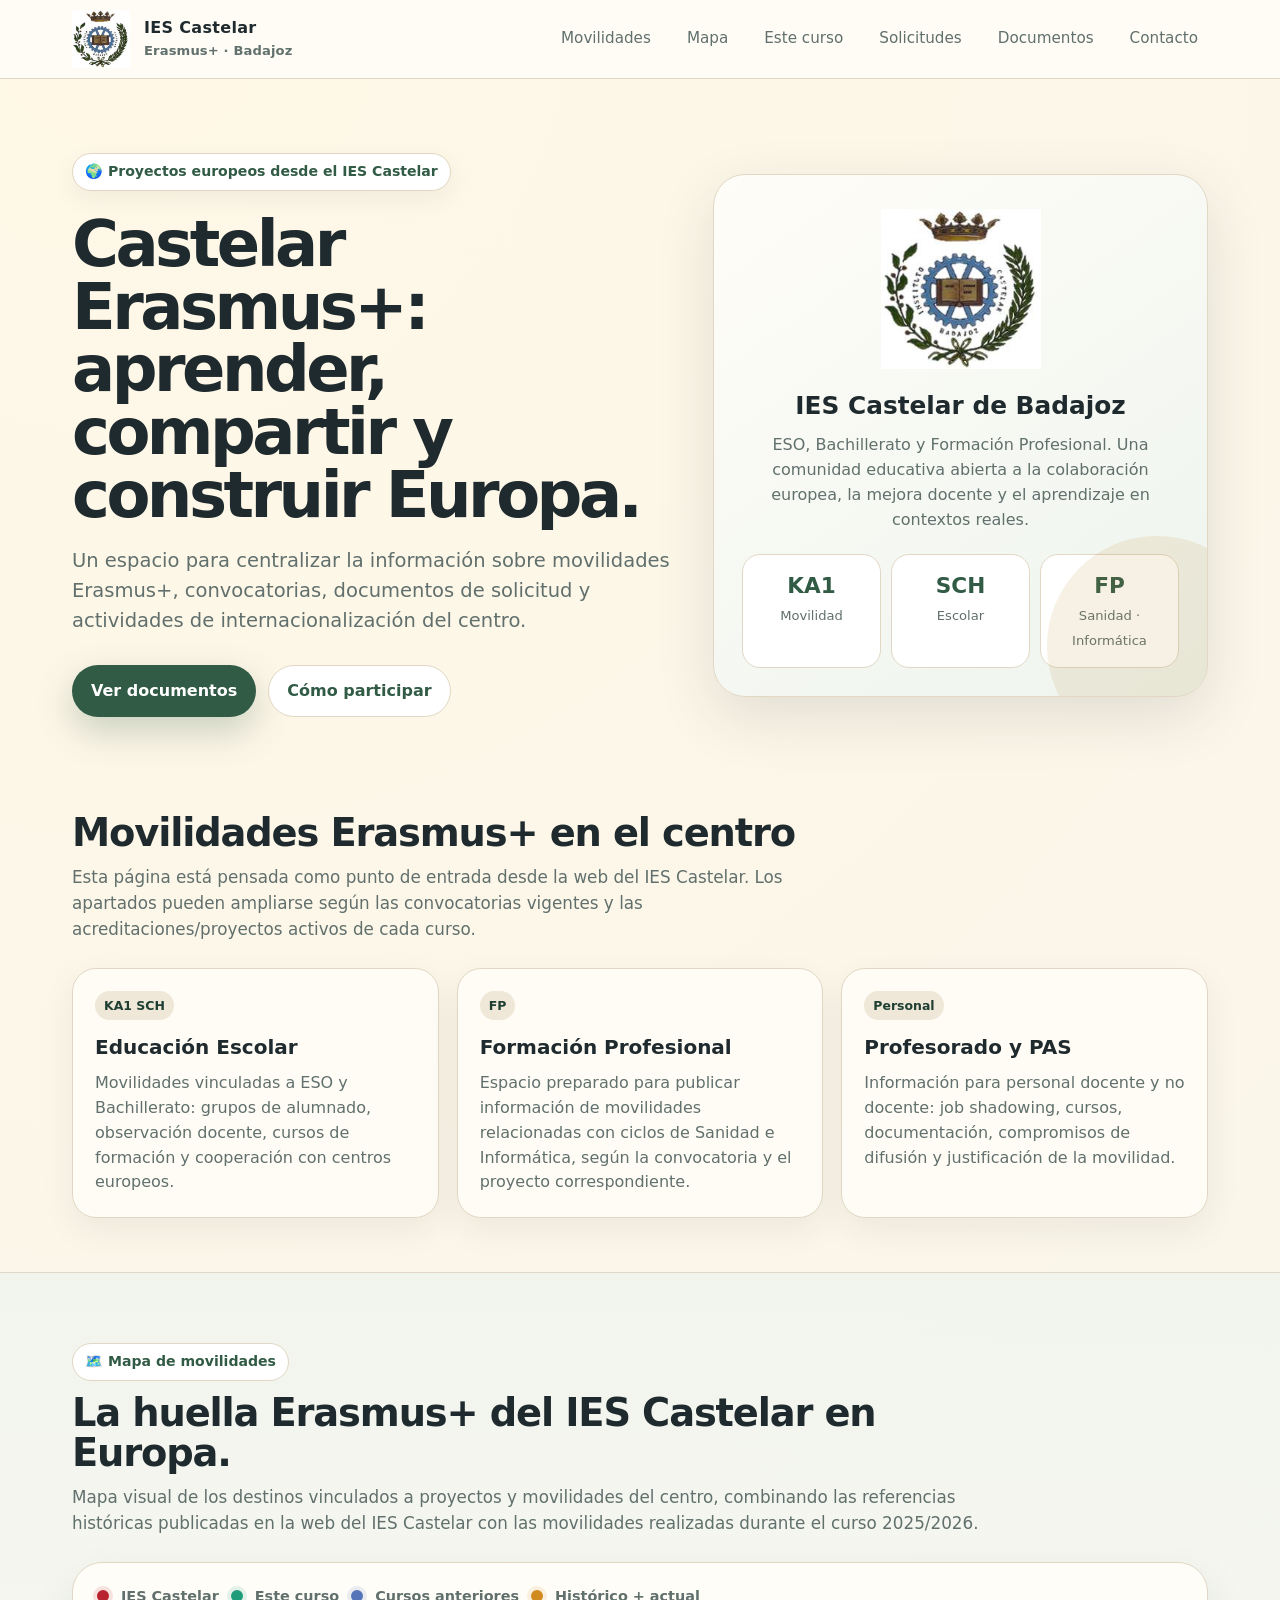
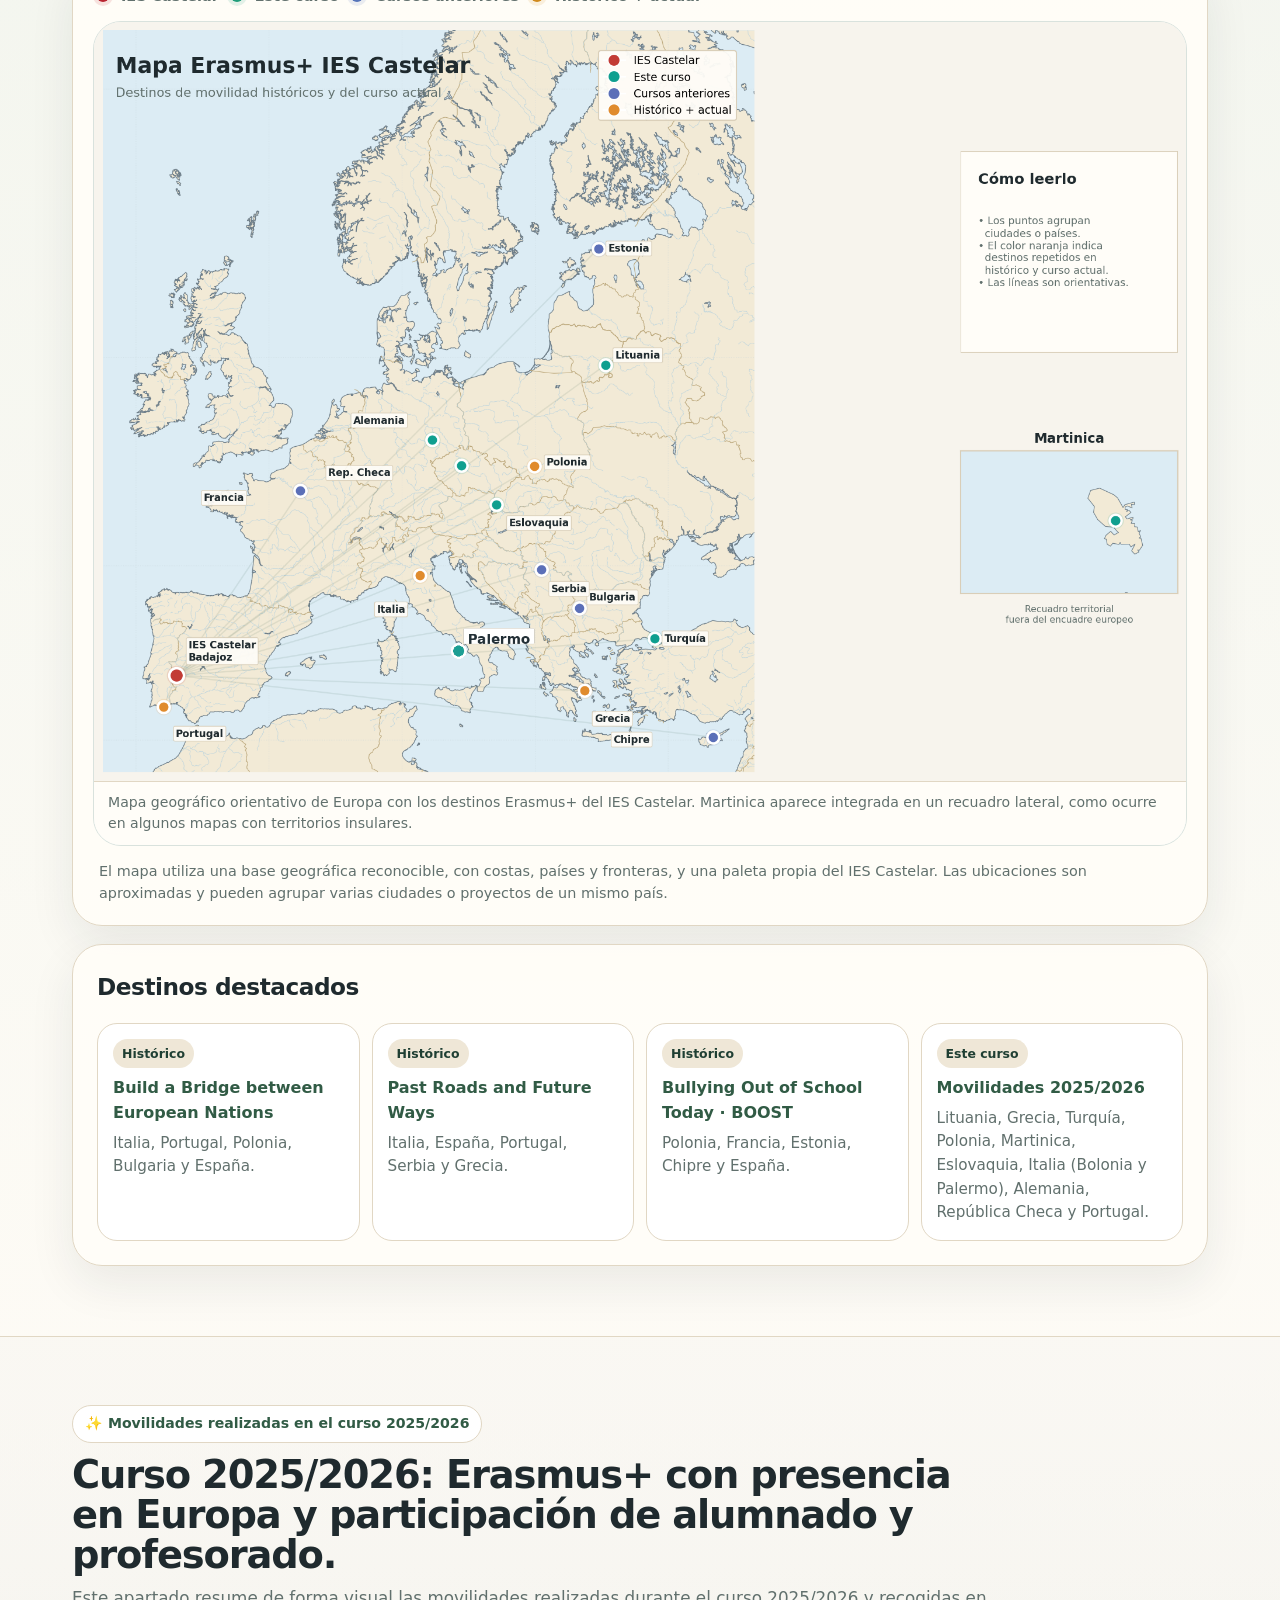
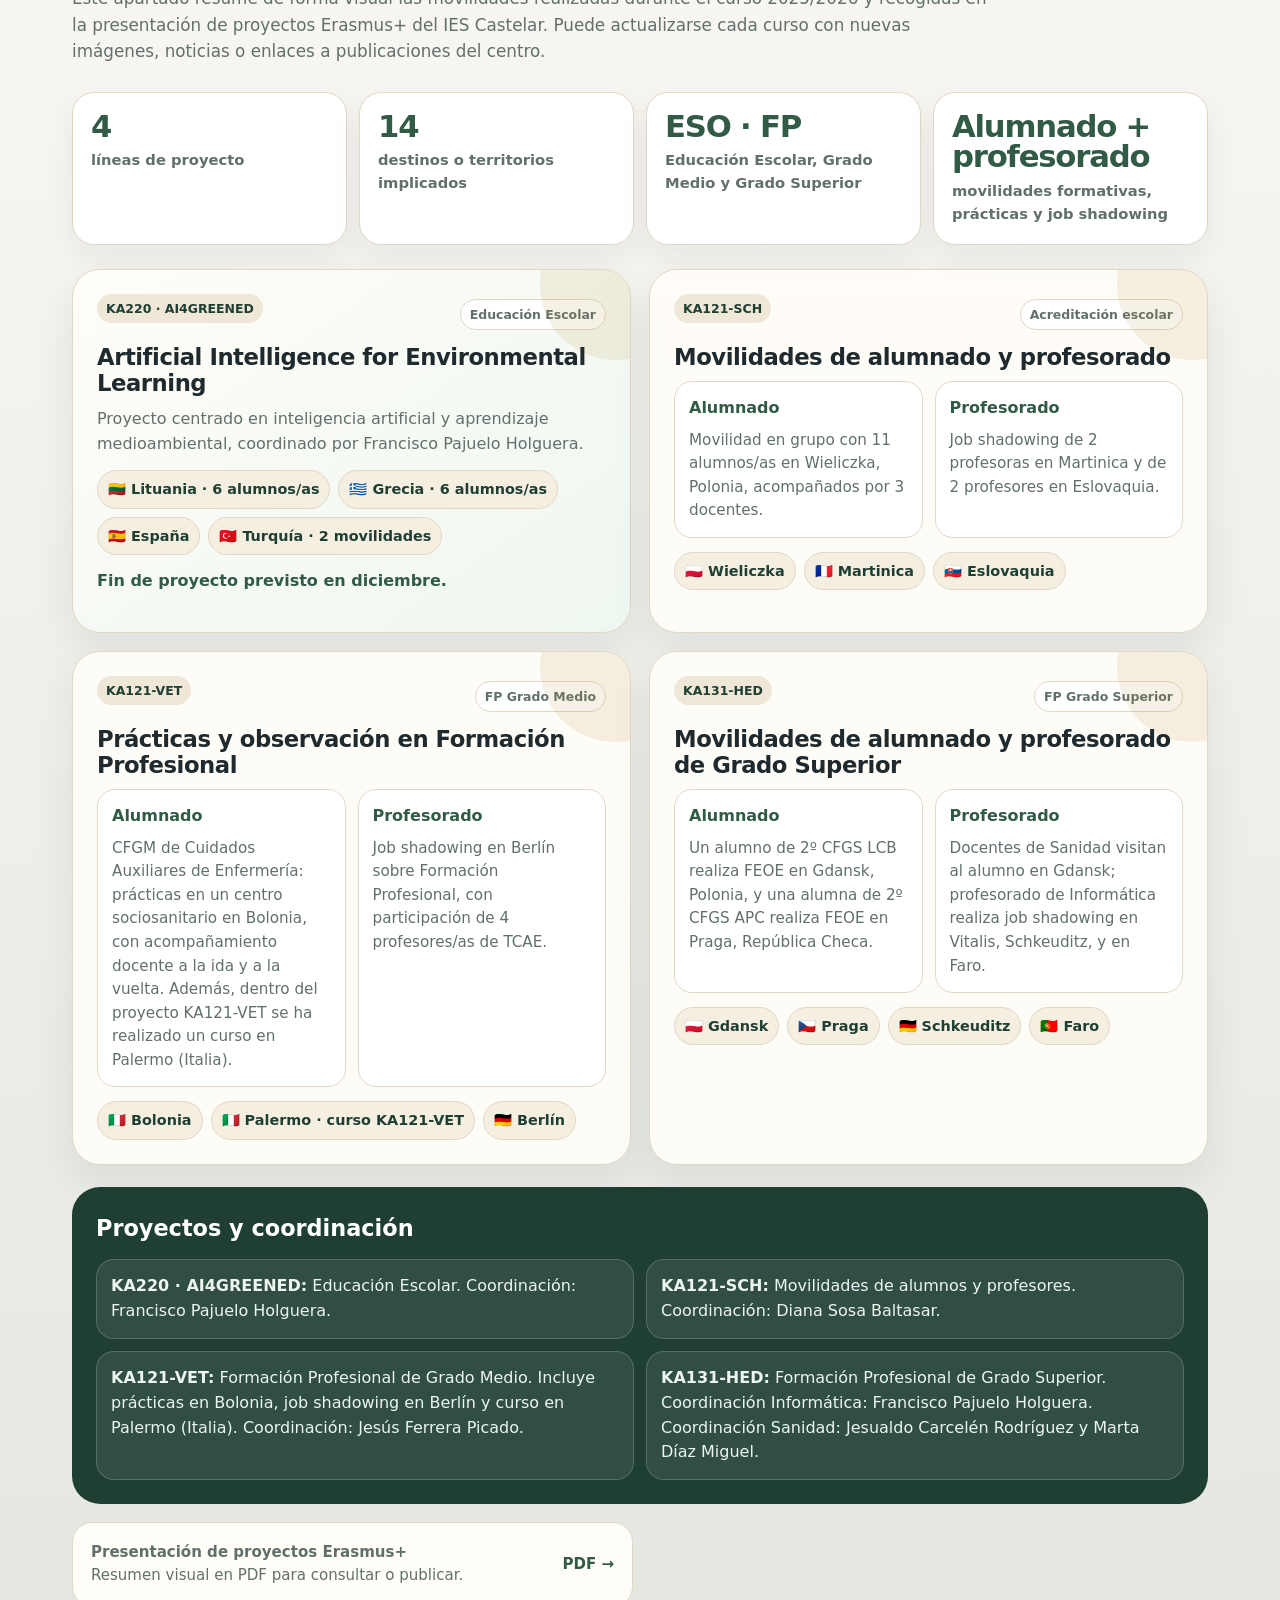
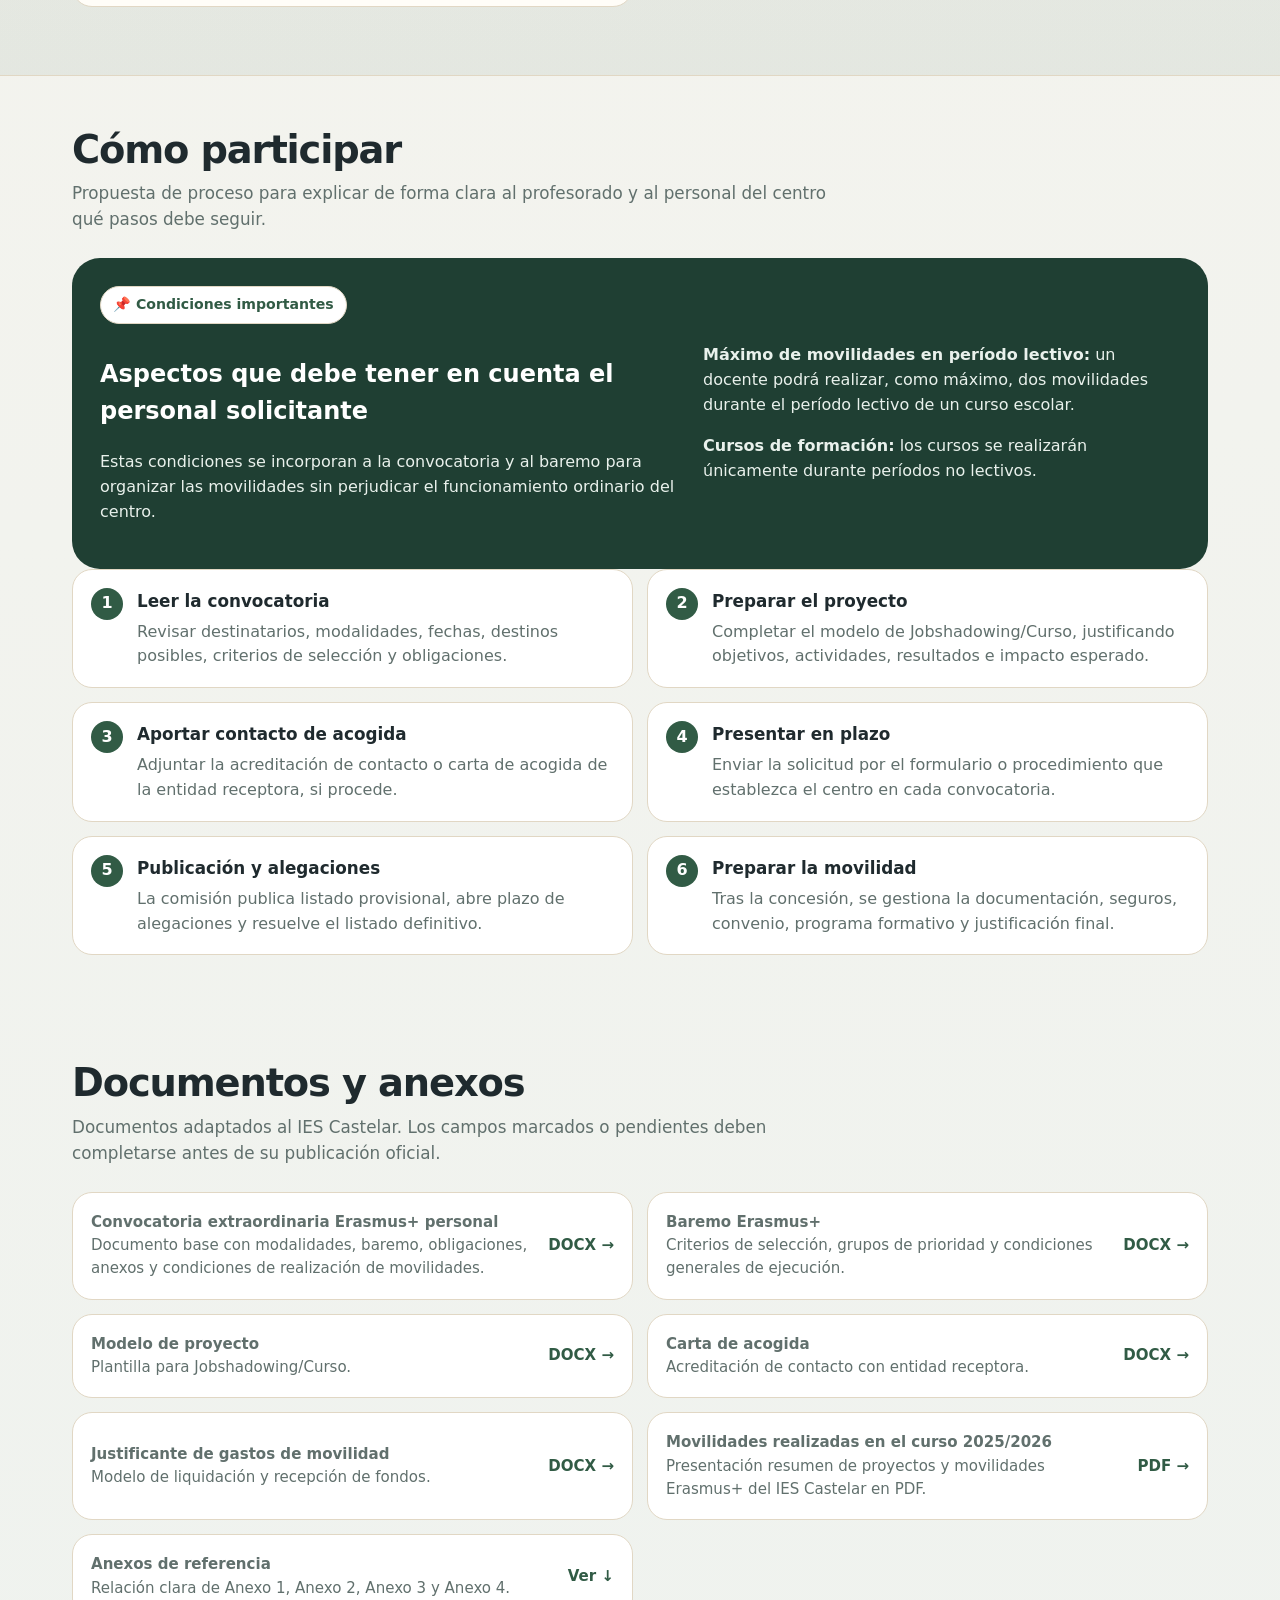
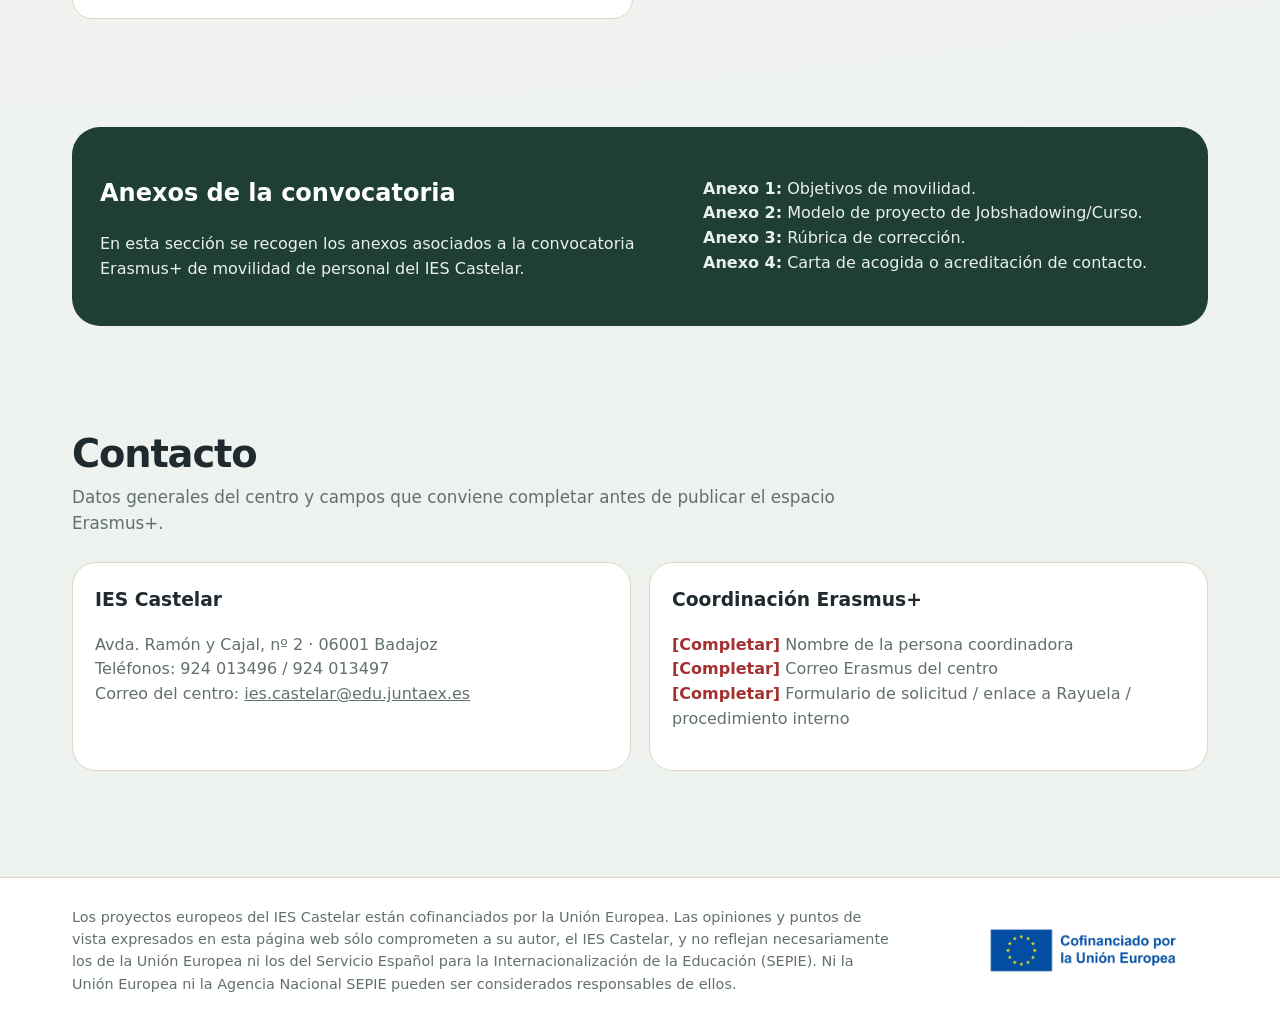
==== commit e18db8ed: "Add files via upload" ====
--- a/index.html
+++ b/index.html
@@ -82,7 +82,7 @@
       <div class="section-head wide">
         <span class="section-kicker">🗺️ Mapa de movilidades</span>
         <h2>La huella Erasmus+ del IES Castelar en Europa.</h2>
-        <p>Mapa visual de los destinos vinculados a proyectos y movilidades del centro, combinando las referencias históricas publicadas en la web del IES Castelar con las movilidades realizadas durante este curso.</p>
+        <p>Mapa visual de los destinos vinculados a proyectos y movilidades del centro, combinando las referencias históricas publicadas en la web del IES Castelar con las movilidades realizadas durante el curso 2025/2026.</p>
       </div>
 
       <div class="map-layout map-layout-wide">
@@ -133,9 +133,9 @@
   <section id="movilidades-realizadas" class="feature-section">
     <div class="wrapper">
       <div class="section-head wide">
-        <span class="section-kicker">✨ Movilidades realizadas este curso</span>
-        <h2>Un curso Erasmus+ con presencia en Europa y participación de alumnado y profesorado.</h2>
-        <p>Este apartado resume de forma visual las movilidades recogidas en la presentación de proyectos Erasmus+ del IES Castelar. Puede actualizarse cada curso con nuevas imágenes, noticias o enlaces a publicaciones del centro.</p>
+        <span class="section-kicker">✨ Movilidades realizadas en el curso 2025/2026</span>
+        <h2>Curso 2025/2026: Erasmus+ con presencia en Europa y participación de alumnado y profesorado.</h2>
+        <p>Este apartado resume de forma visual las movilidades realizadas durante el curso 2025/2026 y recogidas en la presentación de proyectos Erasmus+ del IES Castelar. Puede actualizarse cada curso con nuevas imágenes, noticias o enlaces a publicaciones del centro.</p>
       </div>
 
       <div class="snapshot">
@@ -257,7 +257,6 @@
 
       <div class="downloads-row">
         <a class="doc compact" href="documentos/proyectos-erasmus-ies-castelar.pdf"><span><b>Presentación de proyectos Erasmus+</b><span>Resumen visual en PDF para consultar o publicar.</span></span><span class="arrow">PDF →</span></a>
-        <a class="doc compact" href="documentos/proyectos-erasmus-ies-castelar.pptx"><span><b>Presentación editable</b><span>Archivo PPTX original incorporado al microsite.</span></span><span class="arrow">PPTX →</span></a>
       </div>
     </div>
   </section>
@@ -303,7 +302,7 @@
         <a class="doc" href="documentos/modelo-proyecto-erasmus-ies-castelar.docx"><span><b>Modelo de proyecto</b><span>Plantilla para Jobshadowing/Curso.</span></span><span class="arrow">DOCX →</span></a>
         <a class="doc" href="documentos/modelo-carta-acogida-centro-erasmus-ies-castelar.docx"><span><b>Carta de acogida</b><span>Acreditación de contacto con entidad receptora.</span></span><span class="arrow">DOCX →</span></a>
         <a class="doc" href="documentos/justificante-gastos-movilidad-erasmus-ies-castelar.docx"><span><b>Justificante de gastos de movilidad</b><span>Modelo de liquidación y recepción de fondos.</span></span><span class="arrow">DOCX →</span></a>
-        <a class="doc" href="documentos/proyectos-erasmus-ies-castelar.pdf"><span><b>Movilidades realizadas este curso</b><span>Presentación resumen de proyectos y movilidades Erasmus+ del IES Castelar.</span></span><span class="arrow">PDF →</span></a>
+        <a class="doc" href="documentos/proyectos-erasmus-ies-castelar.pdf"><span><b>Movilidades realizadas en el curso 2025/2026</b><span>Presentación resumen de proyectos y movilidades Erasmus+ del IES Castelar en PDF.</span></span><span class="arrow">PDF →</span></a>
         <a class="doc" href="#anexos"><span><b>Anexos de referencia</b><span>Relación clara de Anexo 1, Anexo 2, Anexo 3 y Anexo 4.</span></span><span class="arrow">Ver ↓</span></a>
       </div>
     </div>
@@ -314,7 +313,7 @@
       <div class="notice">
         <div>
           <h2>Anexos de la convocatoria</h2>
-          <p>Para evitar confusiones, se recomienda publicar los anexos como documentos independientes o aclarar en esta página dónde se encuentran dentro de la convocatoria.</p>
+          <p>En esta sección se recogen los anexos asociados a la convocatoria Erasmus+ de movilidad de personal del IES Castelar.</p>
         </div>
         <div>
           <p><b>Anexo 1:</b> Objetivos de movilidad.<br>
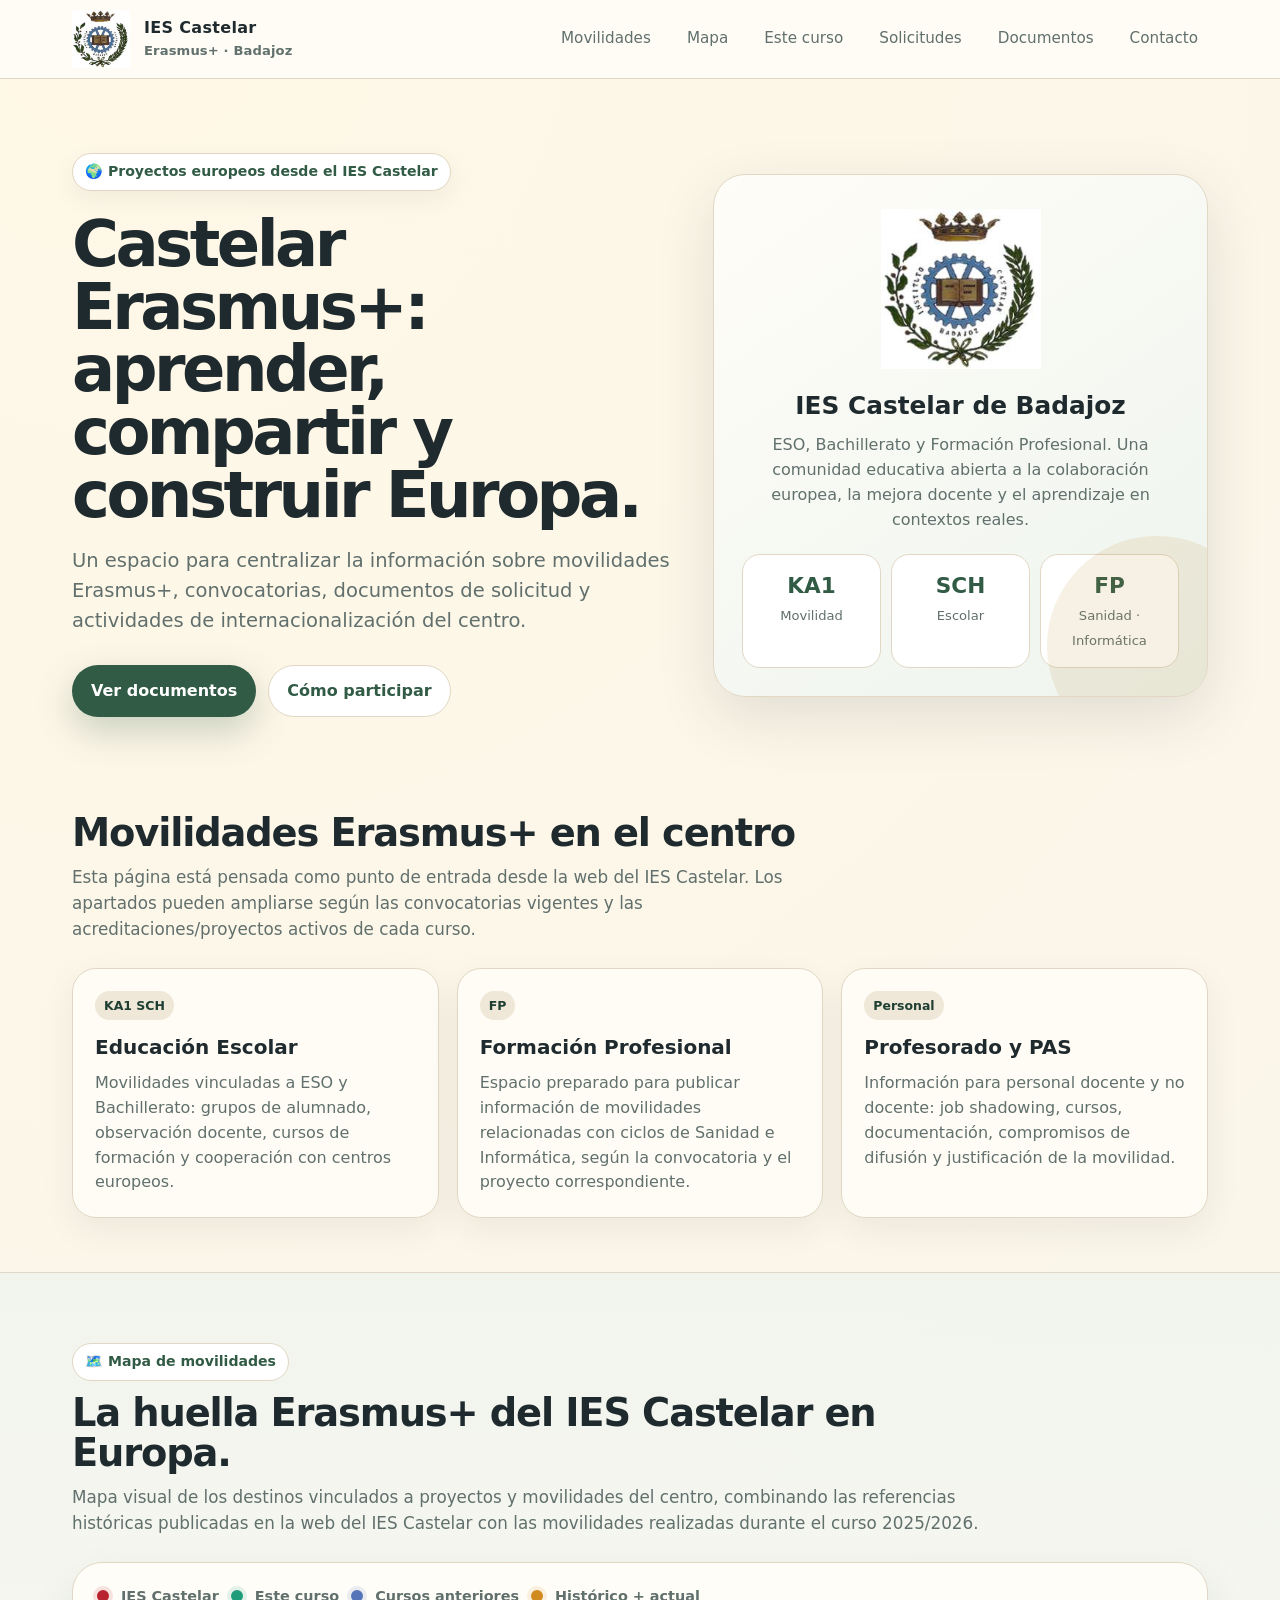
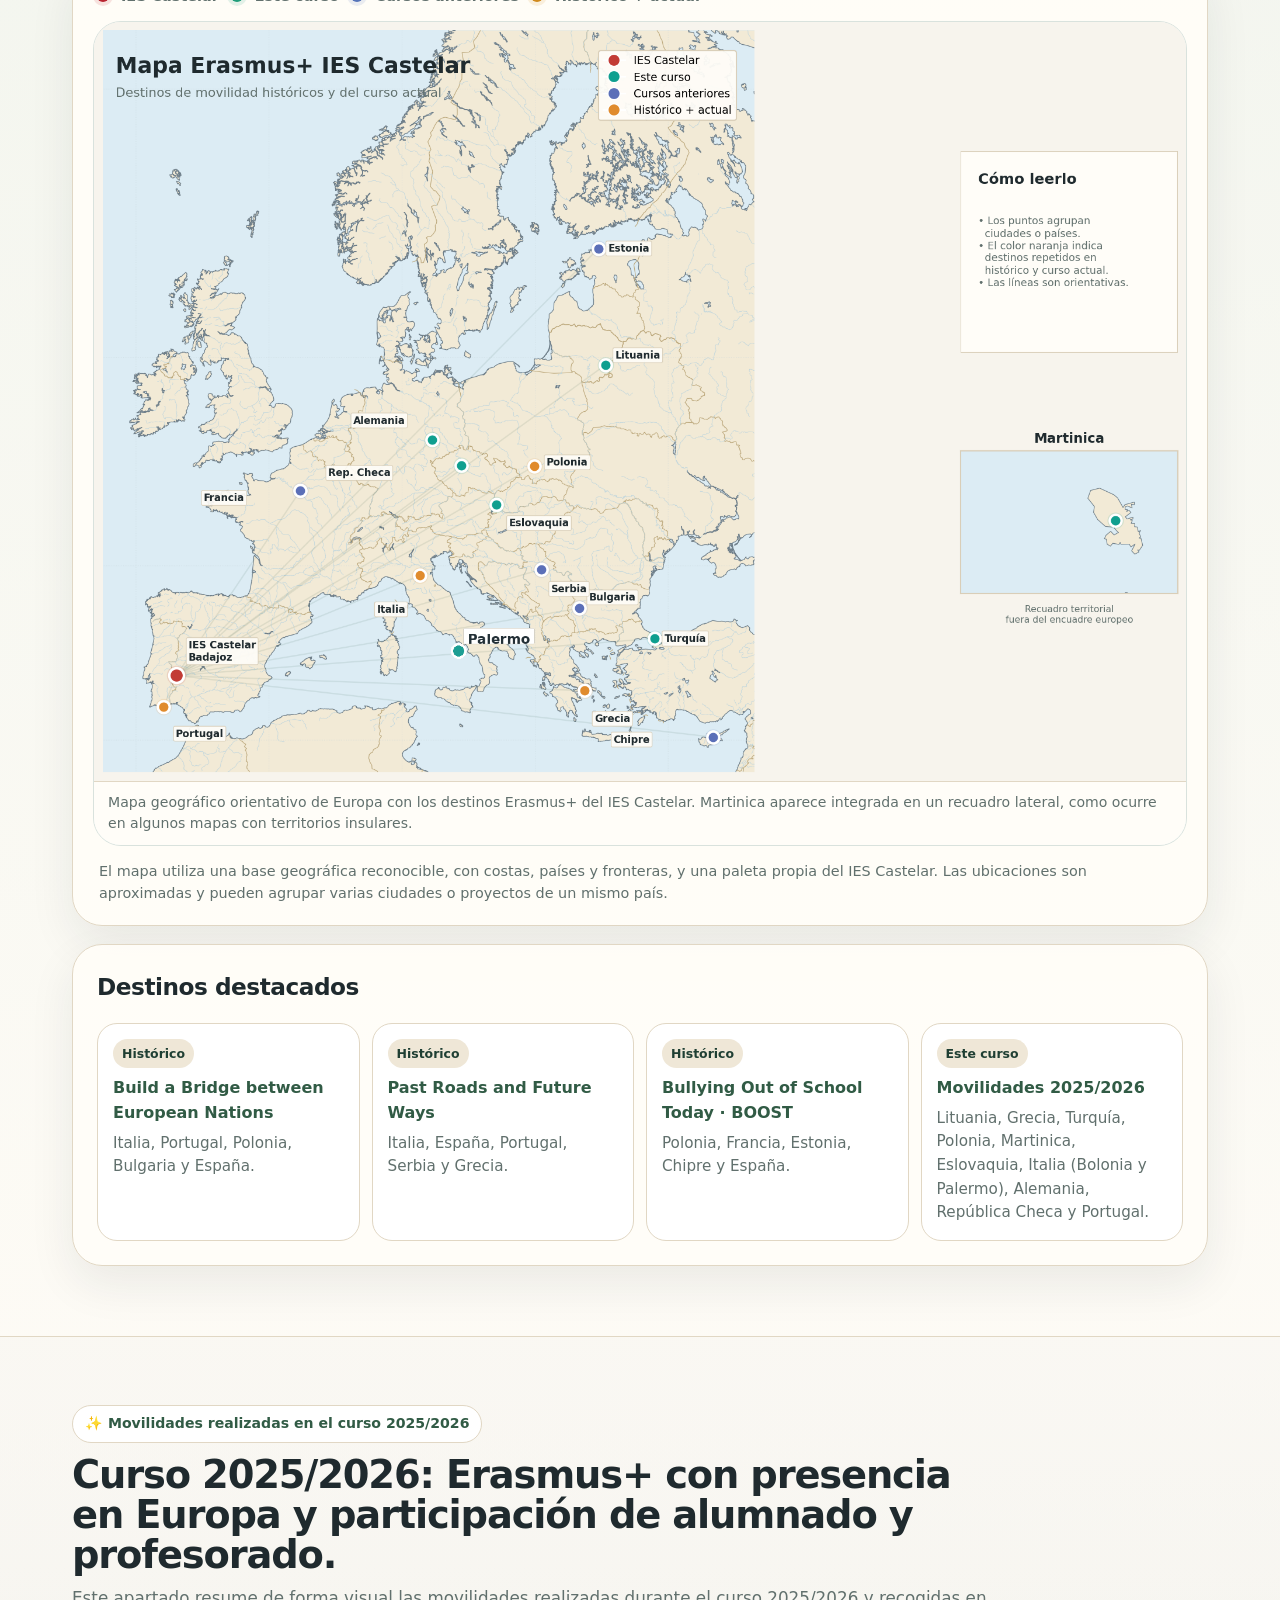
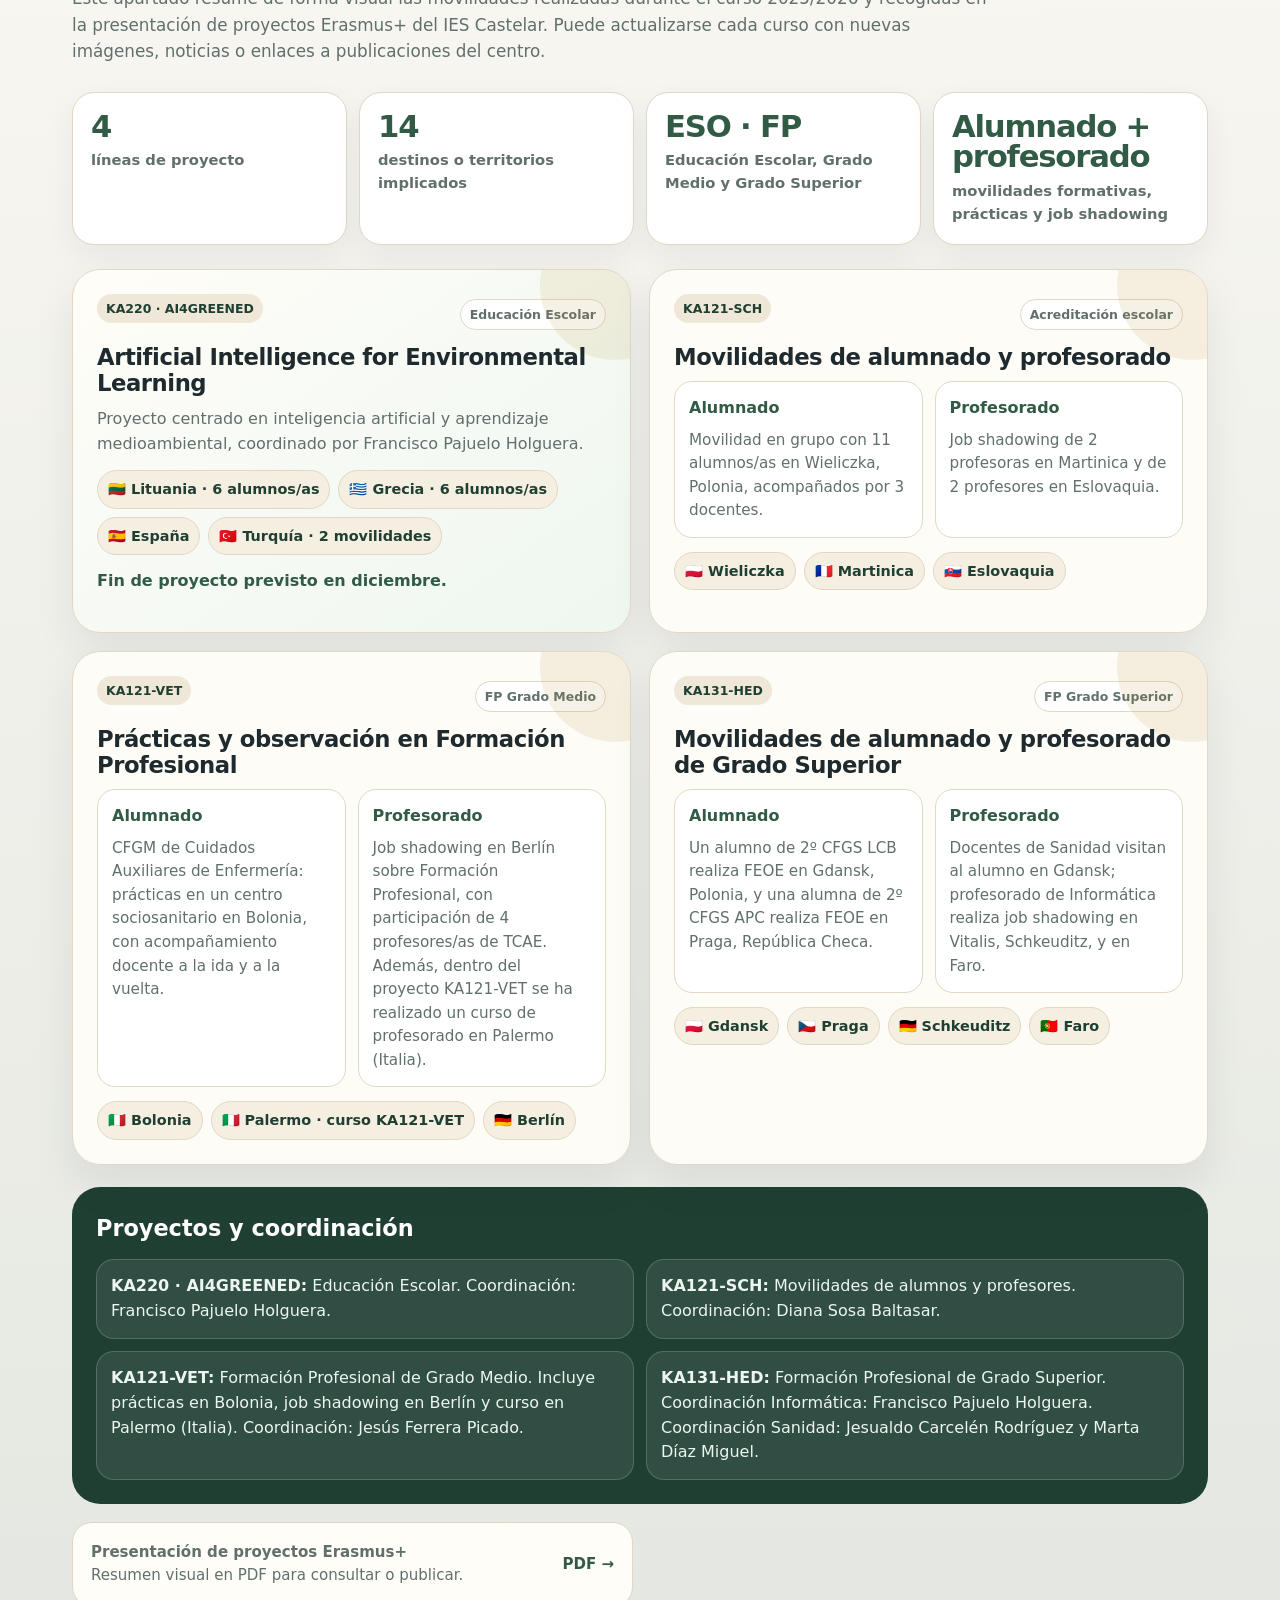
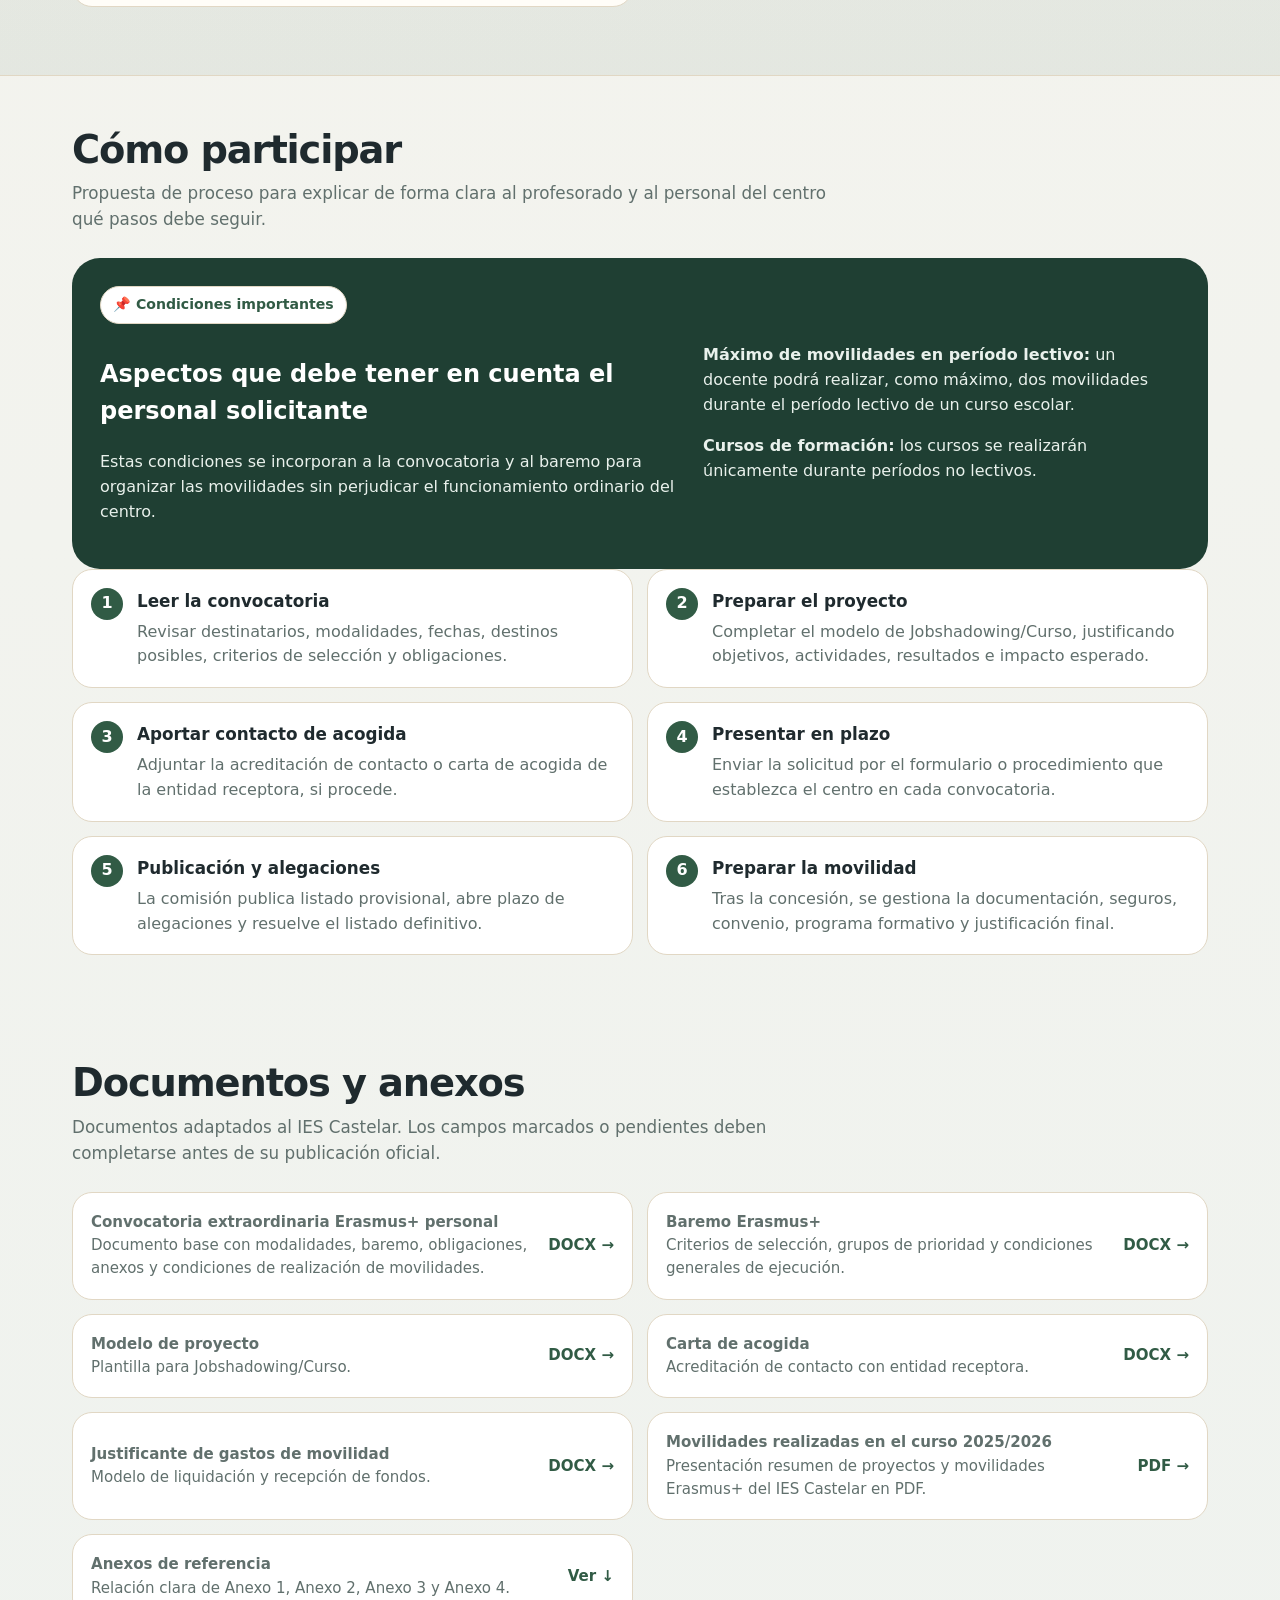
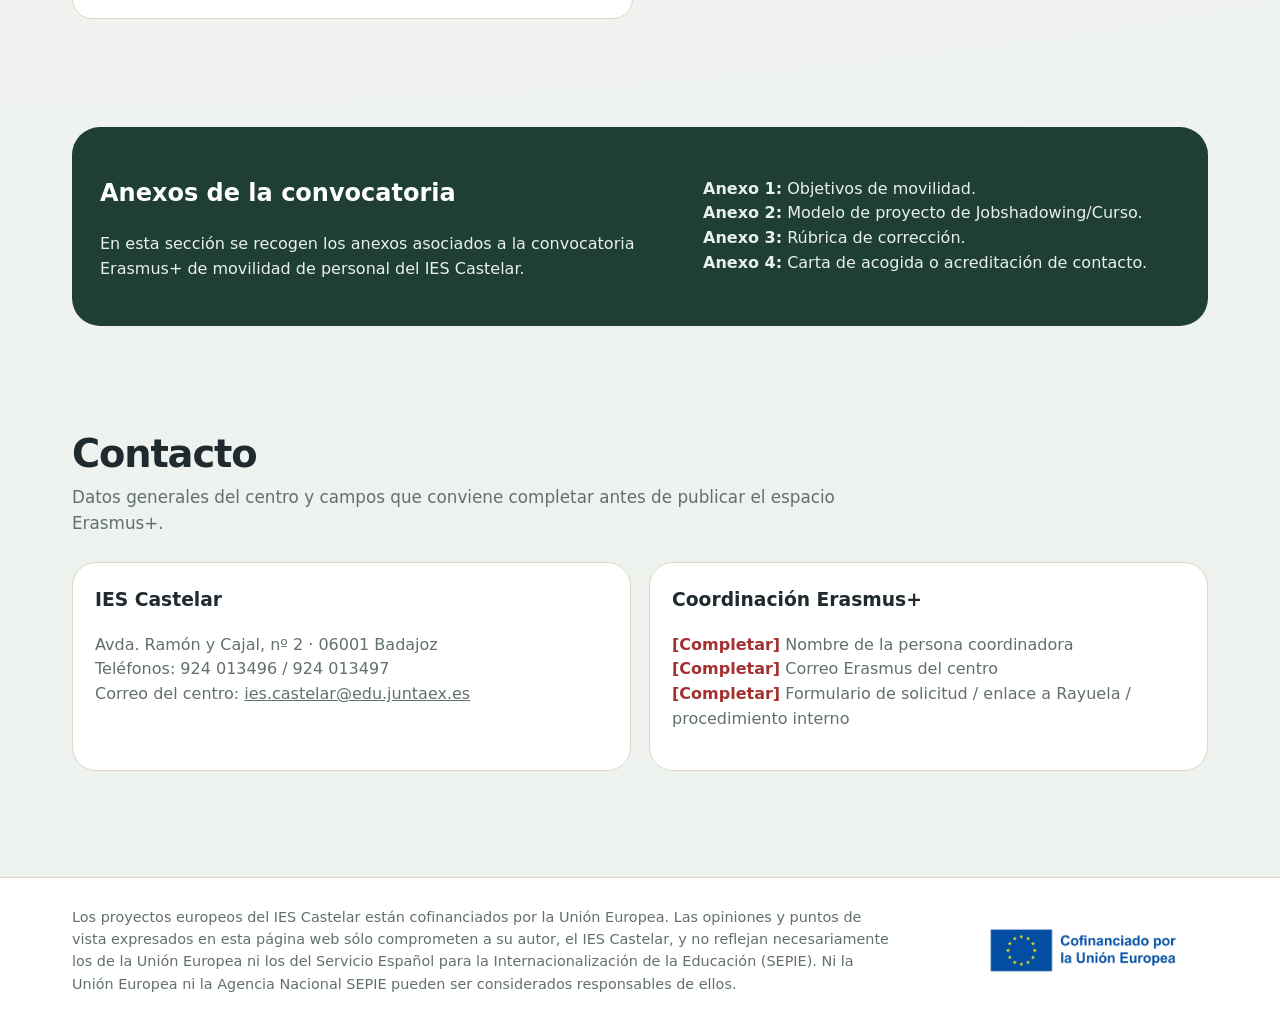
==== commit fd837dbc: "Add files via upload" ====
--- a/index.html
+++ b/index.html
@@ -206,11 +206,11 @@
           <div class="split-list">
             <div>
               <h4>Alumnado</h4>
-              <p>CFGM de Cuidados Auxiliares de Enfermería: prácticas en un centro sociosanitario en Bolonia, con acompañamiento docente a la ida y a la vuelta. Además, dentro del proyecto KA121-VET se ha realizado un curso en Palermo (Italia).</p>
+              <p>CFGM de Cuidados Auxiliares de Enfermería: prácticas en un centro sociosanitario en Bolonia, con acompañamiento docente a la ida y a la vuelta.</p>
             </div>
             <div>
               <h4>Profesorado</h4>
-              <p>Job shadowing en Berlín sobre Formación Profesional, con participación de 4 profesores/as de TCAE.</p>
+              <p>Job shadowing en Berlín sobre Formación Profesional, con participación de 4 profesores/as de TCAE. Además, dentro del proyecto KA121-VET se ha realizado un curso de profesorado en Palermo (Italia).</p>
             </div>
           </div>
           <div class="routes">
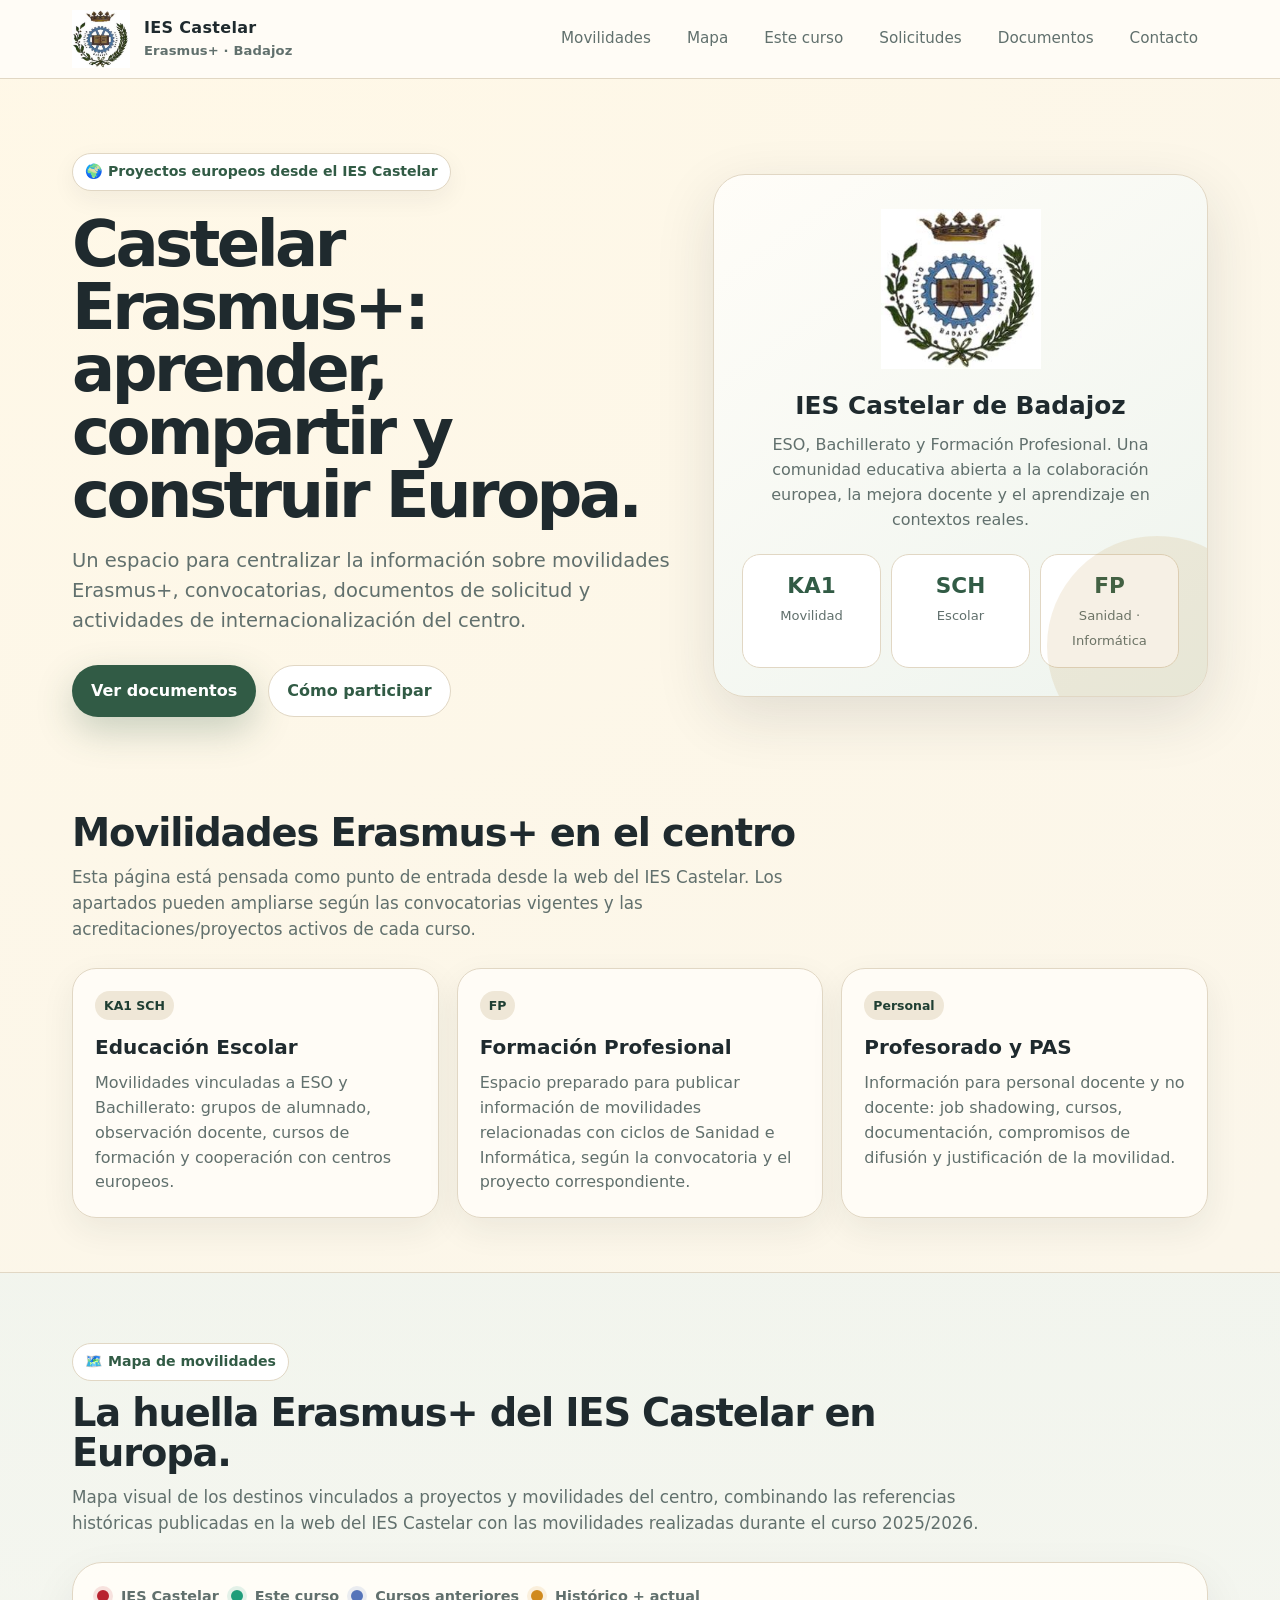
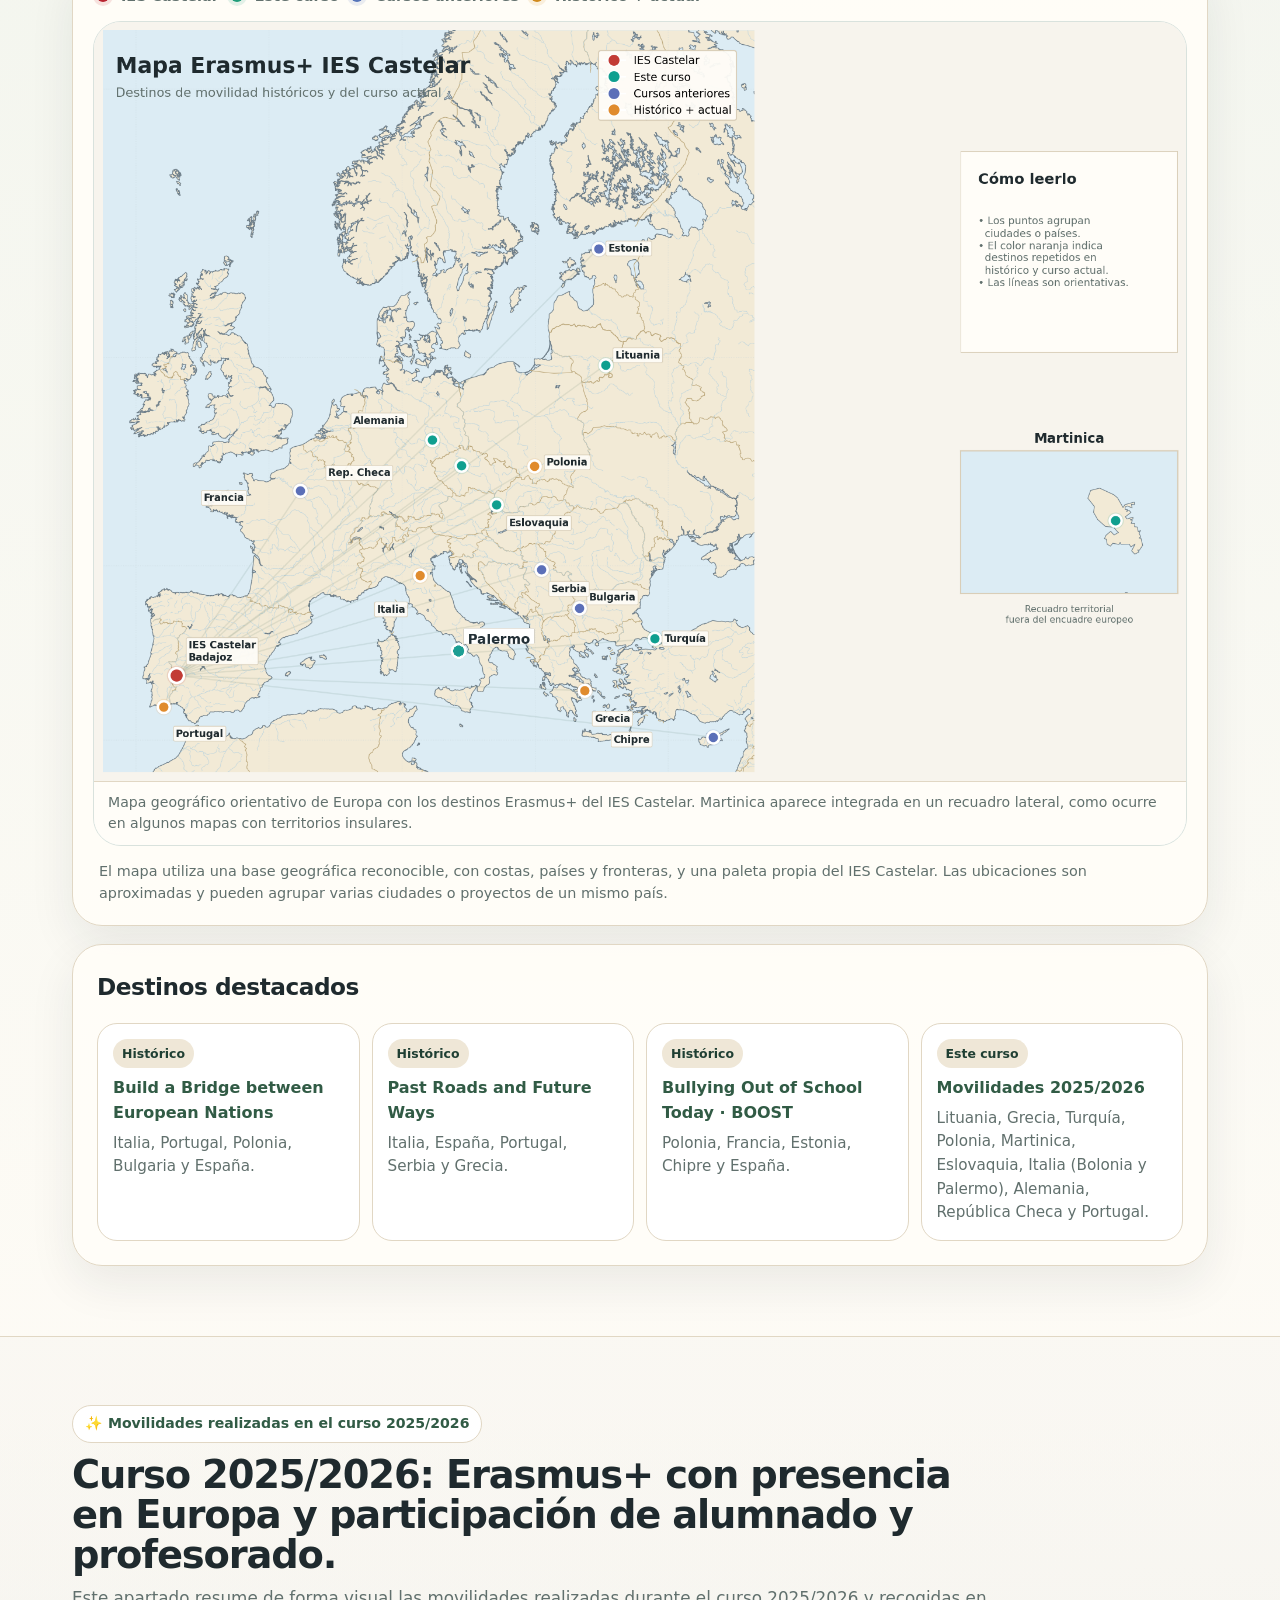
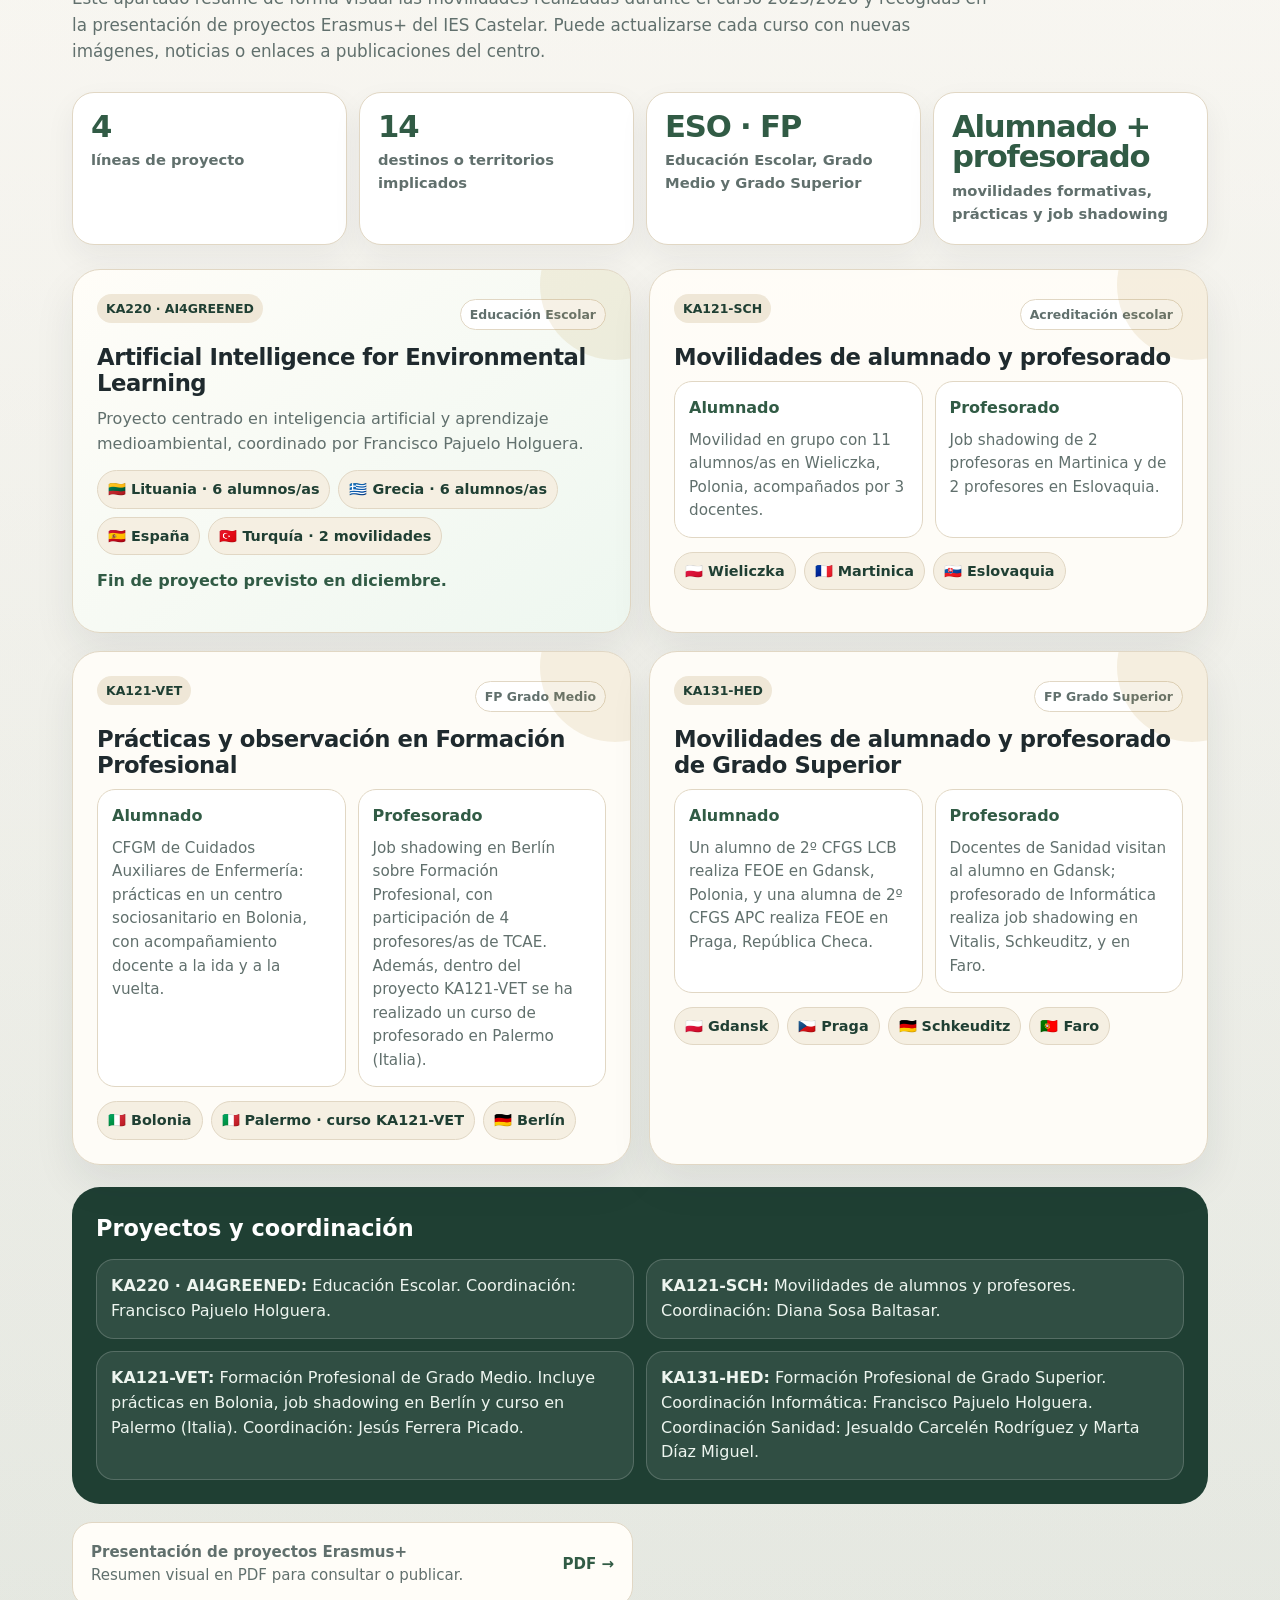
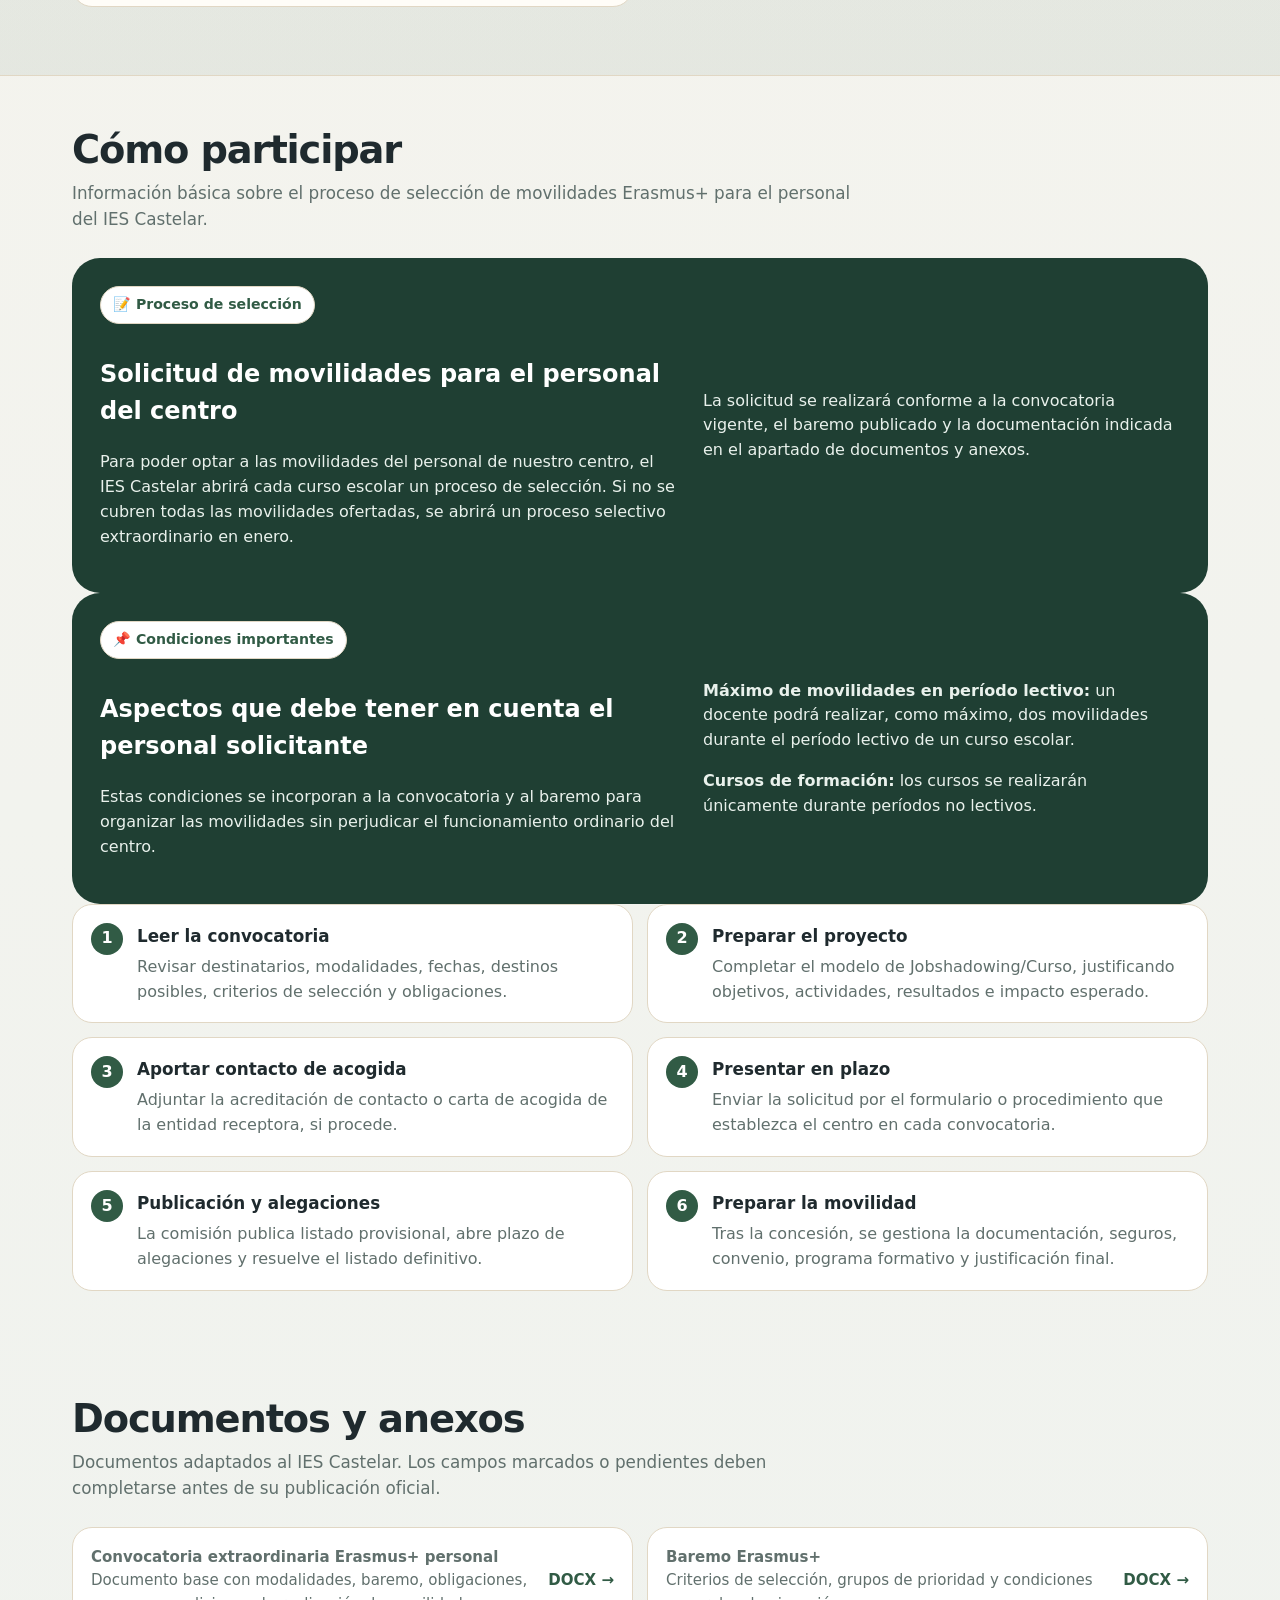
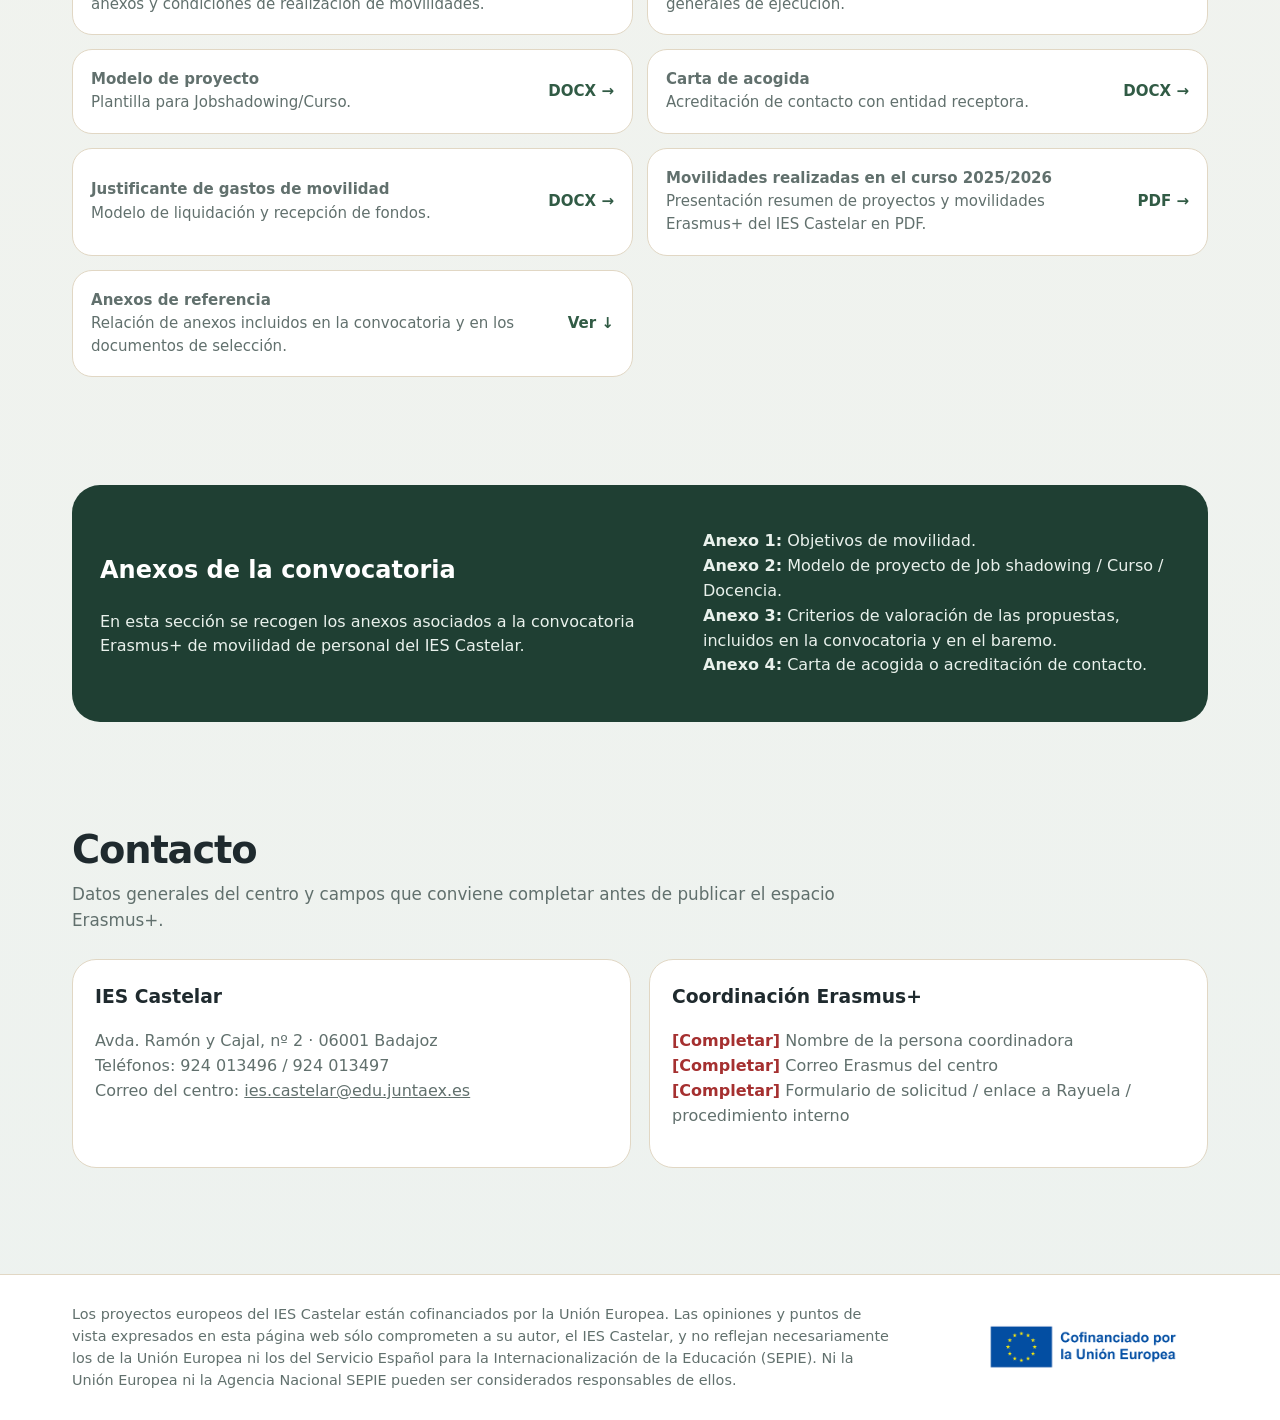
==== commit 5be1c5bc: "Add files via upload" ====
--- a/index.html
+++ b/index.html
@@ -266,7 +266,17 @@
     <div class="wrapper">
       <div class="section-head">
         <h2>Cómo participar</h2>
-        <p>Propuesta de proceso para explicar de forma clara al profesorado y al personal del centro qué pasos debe seguir.</p>
+        <p>Información básica sobre el proceso de selección de movilidades Erasmus+ para el personal del IES Castelar.</p>
+      </div>
+      <div class="notice process-notice">
+        <div>
+          <span class="section-kicker">📝 Proceso de selección</span>
+          <h2>Solicitud de movilidades para el personal del centro</h2>
+          <p>Para poder optar a las movilidades del personal de nuestro centro, el IES Castelar abrirá cada curso escolar un proceso de selección. Si no se cubren todas las movilidades ofertadas, se abrirá un proceso selectivo extraordinario en enero.</p>
+        </div>
+        <div>
+          <p>La solicitud se realizará conforme a la convocatoria vigente, el baremo publicado y la documentación indicada en el apartado de documentos y anexos.</p>
+        </div>
       </div>
       <div class="notice rules-notice">
         <div>
@@ -303,7 +313,7 @@
         <a class="doc" href="documentos/modelo-carta-acogida-centro-erasmus-ies-castelar.docx"><span><b>Carta de acogida</b><span>Acreditación de contacto con entidad receptora.</span></span><span class="arrow">DOCX →</span></a>
         <a class="doc" href="documentos/justificante-gastos-movilidad-erasmus-ies-castelar.docx"><span><b>Justificante de gastos de movilidad</b><span>Modelo de liquidación y recepción de fondos.</span></span><span class="arrow">DOCX →</span></a>
         <a class="doc" href="documentos/proyectos-erasmus-ies-castelar.pdf"><span><b>Movilidades realizadas en el curso 2025/2026</b><span>Presentación resumen de proyectos y movilidades Erasmus+ del IES Castelar en PDF.</span></span><span class="arrow">PDF →</span></a>
-        <a class="doc" href="#anexos"><span><b>Anexos de referencia</b><span>Relación clara de Anexo 1, Anexo 2, Anexo 3 y Anexo 4.</span></span><span class="arrow">Ver ↓</span></a>
+        <a class="doc" href="#anexos"><span><b>Anexos de referencia</b><span>Relación de anexos incluidos en la convocatoria y en los documentos de selección.</span></span><span class="arrow">Ver ↓</span></a>
       </div>
     </div>
   </section>
@@ -317,8 +327,8 @@
         </div>
         <div>
           <p><b>Anexo 1:</b> Objetivos de movilidad.<br>
-          <b>Anexo 2:</b> Modelo de proyecto de Jobshadowing/Curso.<br>
-          <b>Anexo 3:</b> Rúbrica de corrección.<br>
+          <b>Anexo 2:</b> Modelo de proyecto de Job shadowing / Curso / Docencia.<br>
+          <b>Anexo 3:</b> Criterios de valoración de las propuestas, incluidos en la convocatoria y en el baremo.<br>
           <b>Anexo 4:</b> Carta de acogida o acreditación de contacto.</p>
         </div>
       </div>
